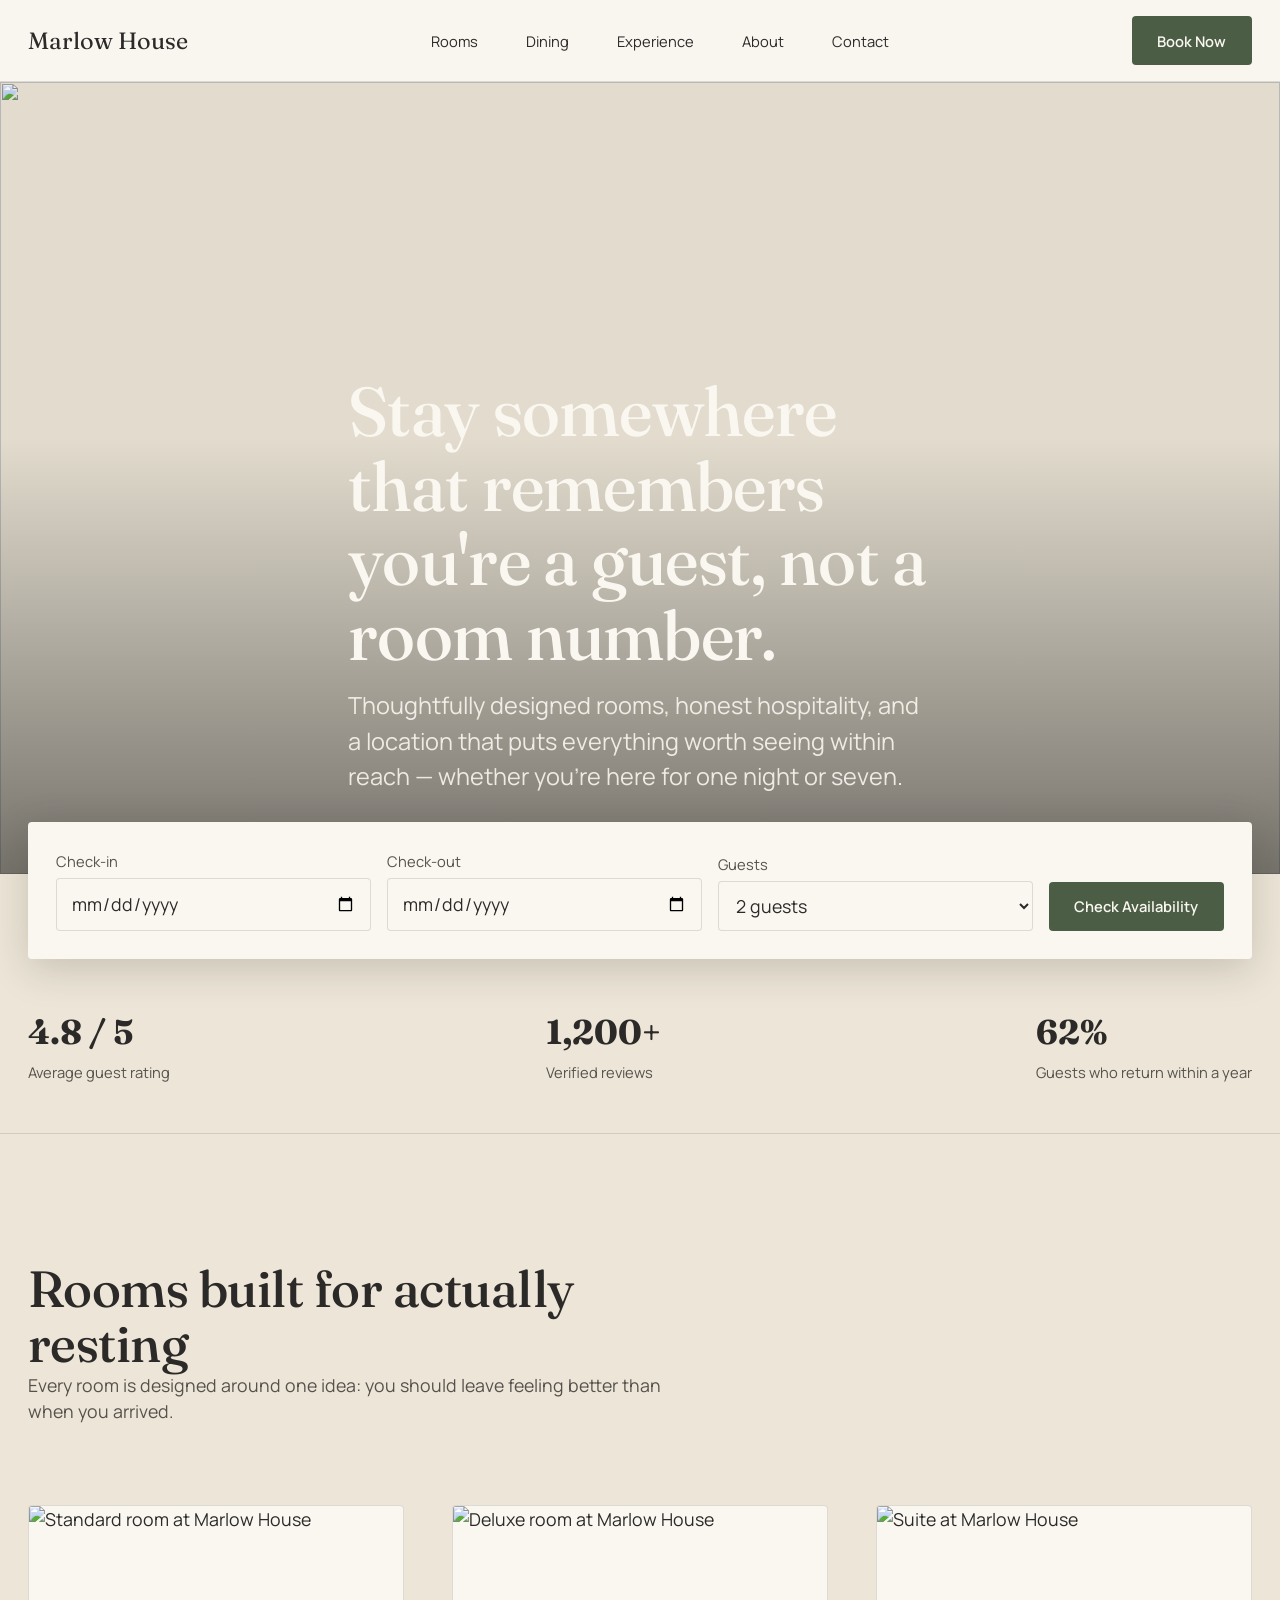
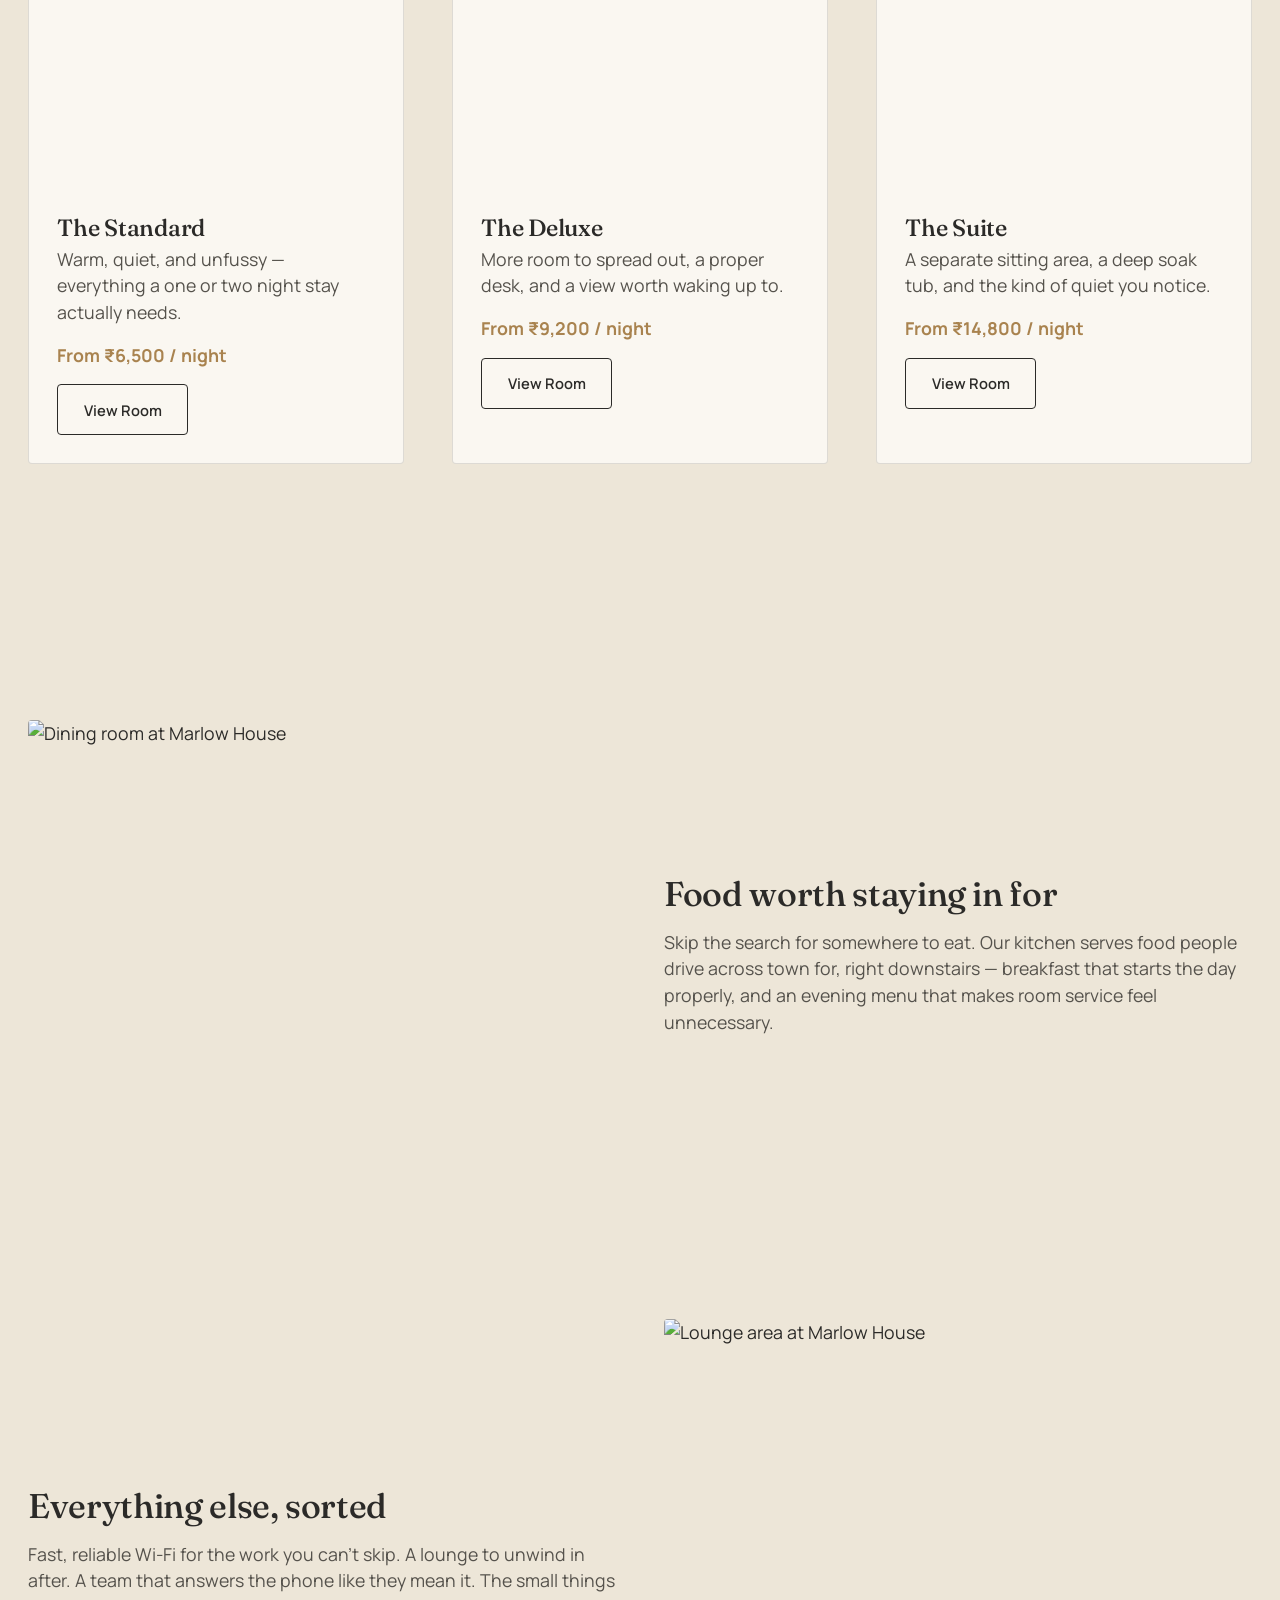
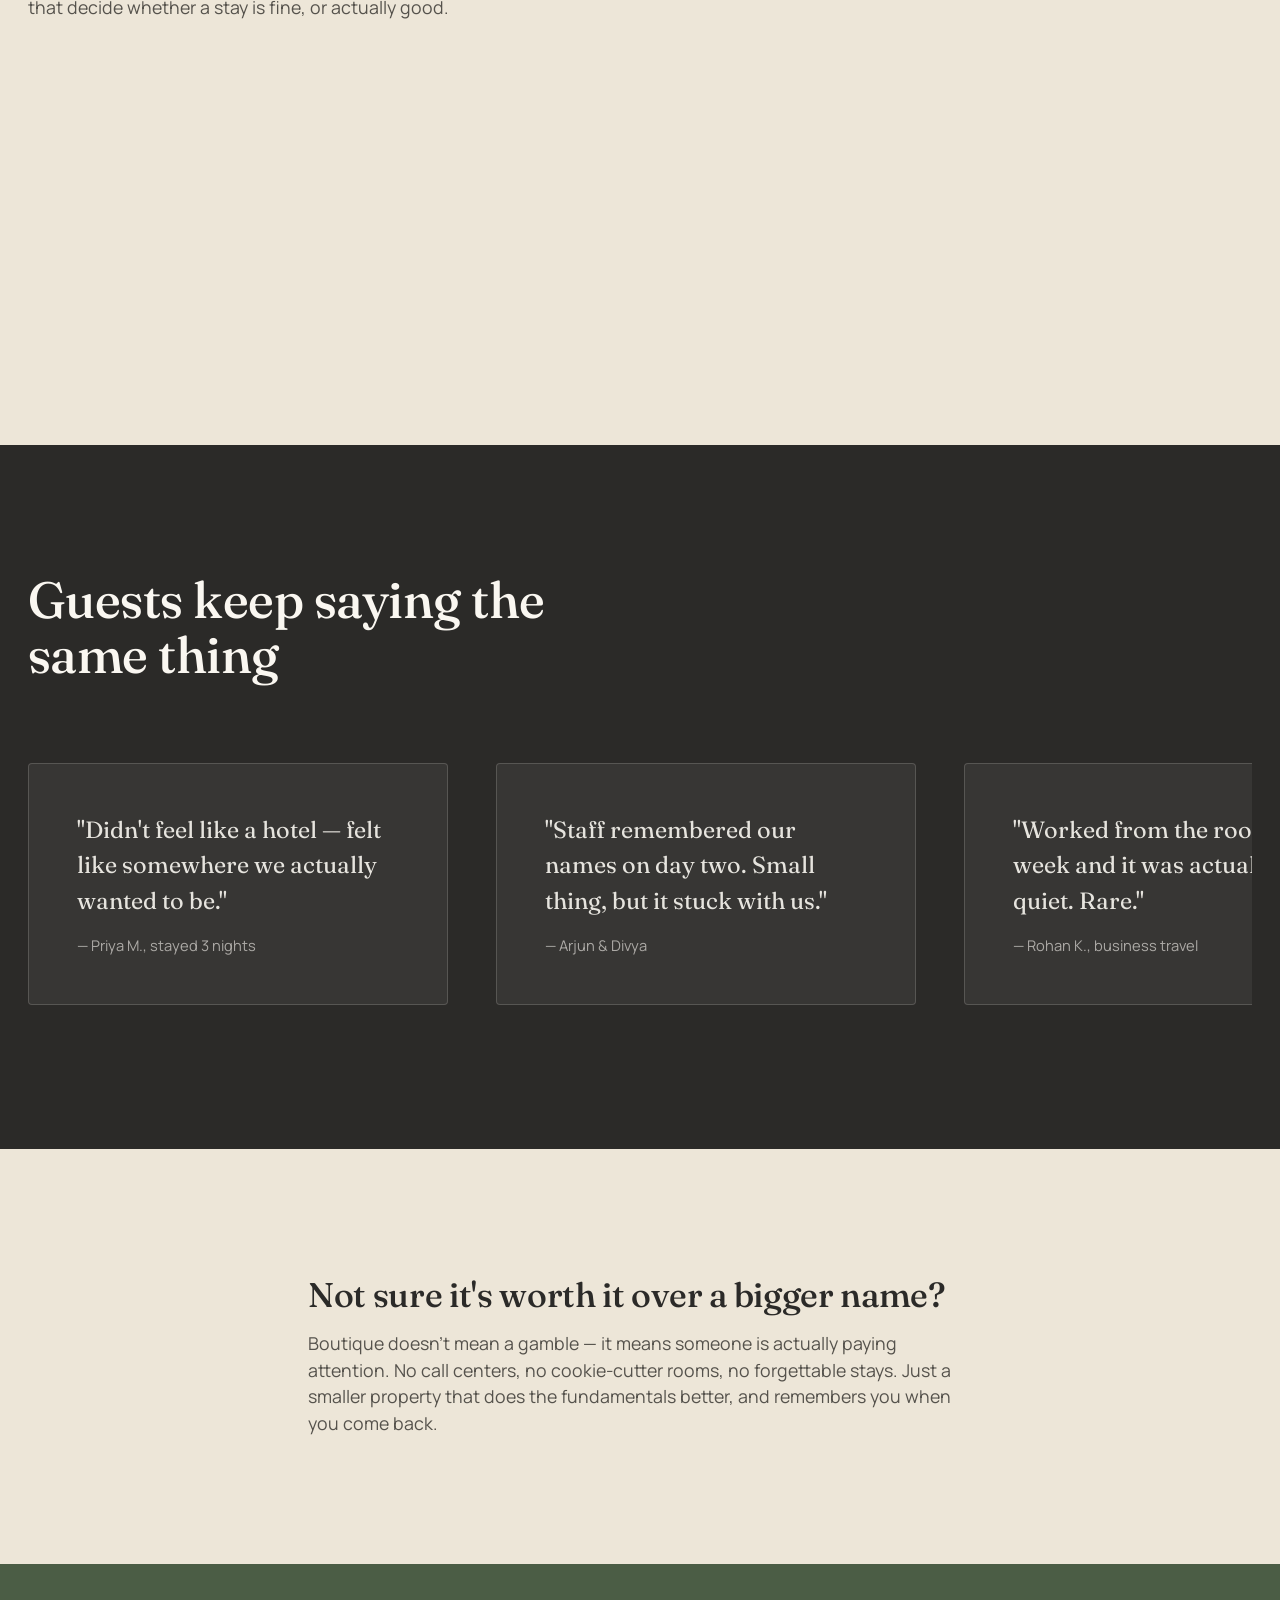
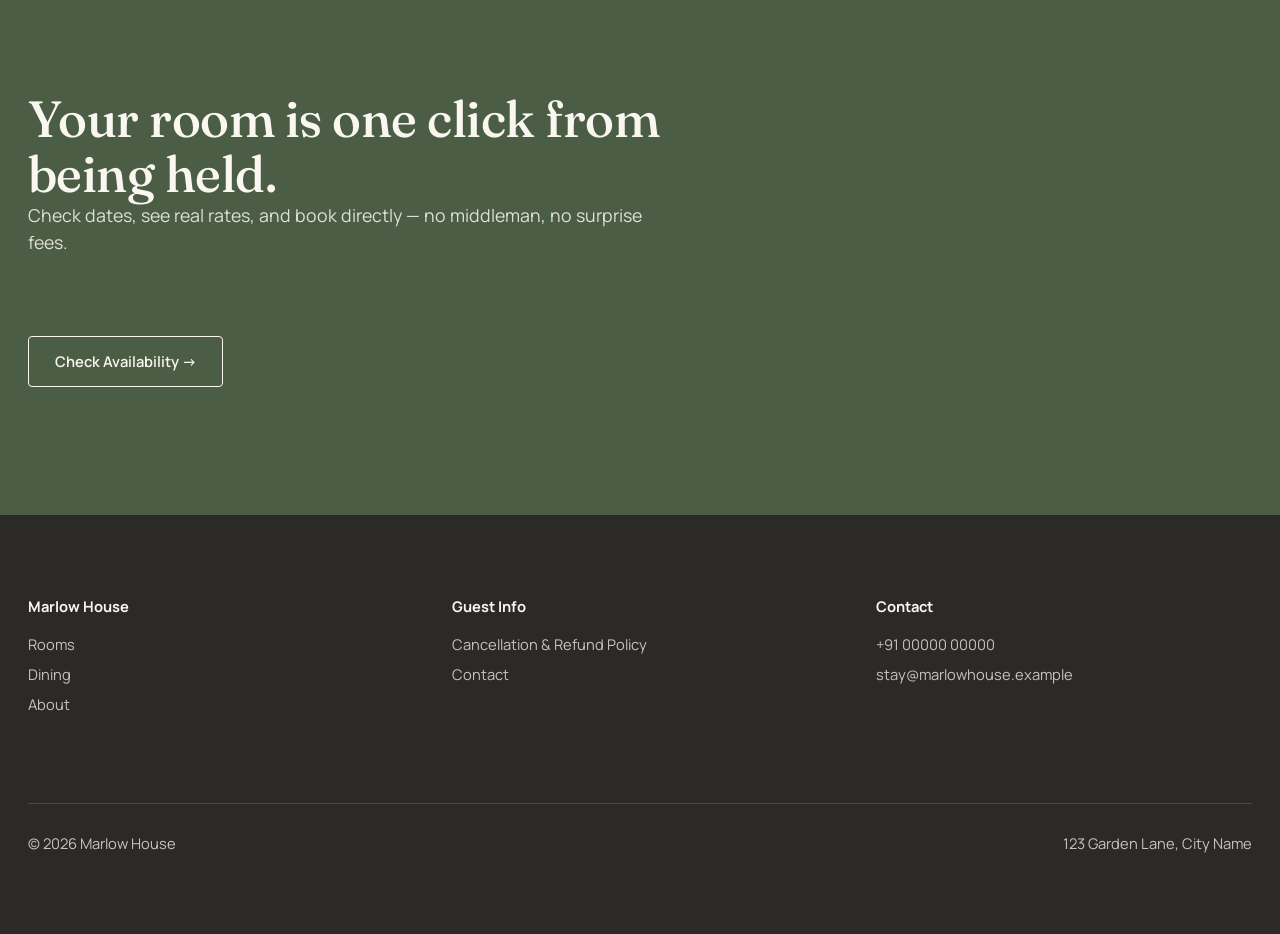
==== hotel-site/index.html @ 2ec58c0a "Add files via upload" ====
<!DOCTYPE html>
<html lang="en">
<head>
<meta charset="UTF-8" />
<meta name="viewport" content="width=device-width, initial-scale=1.0" />
<title>Marlow House — A Boutique Hotel That Remembers You</title>
<meta name="description" content="Marlow House is a boutique hotel offering thoughtfully designed rooms, dining worth staying in for, and hospitality that feels personal. Check availability and book direct." />

<!-- Fonts -->
<link rel="preconnect" href="https://fonts.googleapis.com">
<link href="https://fonts.googleapis.com/css2?family=Fraunces:opsz,wght@9..144,400;9..144,500;9..144,600&family=Manrope:wght@400;500;600;700&display=swap" rel="stylesheet">

<link rel="stylesheet" href="css/reset.css">
<link rel="stylesheet" href="css/variables.css">
<link rel="stylesheet" href="css/main.css">

<!--
  Firebase SDK (add before js/booking.js, once you have a project config):
  <script src="https://www.gstatic.com/firebasejs/10.12.0/firebase-app-compat.js"></script>
  <script src="https://www.gstatic.com/firebasejs/10.12.0/firebase-auth-compat.js"></script>
  <script src="https://www.gstatic.com/firebasejs/10.12.0/firebase-firestore-compat.js"></script>
-->
</head>
<body>

<header class="site-header">
  <div class="wrap">
    <a href="index.html" class="wordmark">Marlow House</a>
    <nav class="main-nav" aria-label="Primary">
      <a href="rooms.html">Rooms</a>
      <a href="index.html#dining">Dining</a>
      <a href="index.html#experience">Experience</a>
      <a href="index.html#about">About</a>
      <a href="index.html#contact">Contact</a>
    </nav>
    <div class="header-actions">
      <button class="btn btn-primary" data-open-booking>Book Now</button>
      <button class="hamburger" aria-label="Open menu" aria-expanded="false">☰</button>
    </div>
  </div>
</header>

<section class="hero">
  <div class="hero-media">
    <img src="https://images.unsplash.com/photo-1566073771259-6a8506099945?auto=format&fit=crop&w=1600&q=80" alt="" />
  </div>
  <div class="wrap hero-content">
    <h1>Stay somewhere that remembers you're a guest, not a room number.</h1>
    <p class="subline">Thoughtfully designed rooms, honest hospitality, and a location that puts everything worth seeing within reach — whether you're here for one night or seven.</p>
  </div>
</section>

<div class="wrap availability">
  <form id="availability-form">
    <div class="field">
      <label for="checkin">Check-in</label>
      <input type="date" id="checkin" name="checkin" required>
    </div>
    <div class="field">
      <label for="checkout">Check-out</label>
      <input type="date" id="checkout" name="checkout" required>
    </div>
    <div class="field">
      <label for="guests">Guests</label>
      <select id="guests" name="guests">
        <option>1 guest</option>
        <option selected>2 guests</option>
        <option>3 guests</option>
        <option>4+ guests</option>
      </select>
    </div>
    <button type="button" class="btn btn-primary" data-open-booking>Check Availability</button>
  </form>
</div>

<div class="wrap trust-bar">
  <div class="stat"><strong>4.8 / 5</strong><span>Average guest rating</span></div>
  <div class="stat"><strong>1,200+</strong><span>Verified reviews</span></div>
  <div class="stat"><strong>62%</strong><span>Guests who return within a year</span></div>
</div>

<section class="section" id="rooms">
  <div class="wrap">
    <div class="section-head reveal">
      <h2>Rooms built for actually resting</h2>
      <p>Every room is designed around one idea: you should leave feeling better than when you arrived.</p>
    </div>
    <div class="room-grid">
      <article class="room-card reveal">
        <div class="room-media"><img src="https://images.unsplash.com/photo-1611892440504-42a792e24d32?auto=format&fit=crop&w=800&q=80" alt="Standard room at Marlow House"></div>
        <div class="room-body">
          <h3>The Standard</h3>
          <p>Warm, quiet, and unfussy — everything a one or two night stay actually needs.</p>
          <span class="price">From ₹6,500 / night</span>
          <a href="rooms.html" class="btn btn-ghost">View Room</a>
        </div>
      </article>
      <article class="room-card reveal">
        <div class="room-media"><img src="https://images.unsplash.com/photo-1590490360182-c33d57733427?auto=format&fit=crop&w=800&q=80" alt="Deluxe room at Marlow House"></div>
        <div class="room-body">
          <h3>The Deluxe</h3>
          <p>More room to spread out, a proper desk, and a view worth waking up to.</p>
          <span class="price">From ₹9,200 / night</span>
          <a href="rooms.html" class="btn btn-ghost">View Room</a>
        </div>
      </article>
      <article class="room-card reveal">
        <div class="room-media"><img src="https://images.unsplash.com/photo-1591088398332-8a7791972843?auto=format&fit=crop&w=800&q=80" alt="Suite at Marlow House"></div>
        <div class="room-body">
          <h3>The Suite</h3>
          <p>A separate sitting area, a deep soak tub, and the kind of quiet you notice.</p>
          <span class="price">From ₹14,800 / night</span>
          <a href="rooms.html" class="btn btn-ghost">View Room</a>
        </div>
      </article>
    </div>
  </div>
</section>

<section class="section" id="dining">
  <div class="wrap">
    <div class="benefit-row reveal">
      <div class="benefit-media"><img src="https://images.unsplash.com/photo-1414235077428-338989a2e8c0?auto=format&fit=crop&w=900&q=80" alt="Dining room at Marlow House"></div>
      <div class="benefit-text">
        <h3>Food worth staying in for</h3>
        <p>Skip the search for somewhere to eat. Our kitchen serves food people drive across town for, right downstairs — breakfast that starts the day properly, and an evening menu that makes room service feel unnecessary.</p>
      </div>
    </div>
    <div class="benefit-row flip reveal" id="experience">
      <div class="benefit-media"><img src="https://images.unsplash.com/photo-1540541338287-41700207dee6?auto=format&fit=crop&w=900&q=80" alt="Lounge area at Marlow House"></div>
      <div class="benefit-text">
        <h3>Everything else, sorted</h3>
        <p>Fast, reliable Wi-Fi for the work you can't skip. A lounge to unwind in after. A team that answers the phone like they mean it. The small things that decide whether a stay is fine, or actually good.</p>
      </div>
    </div>
  </div>
</section>

<section class="section proof-section">
  <div class="wrap">
    <div class="section-head reveal">
      <h2>Guests keep saying the same thing</h2>
    </div>
    <div class="testimonial-track">
      <div class="testimonial reveal">
        <p>"Didn't feel like a hotel — felt like somewhere we actually wanted to be."</p>
        <cite>— Priya M., stayed 3 nights</cite>
      </div>
      <div class="testimonial reveal">
        <p>"Staff remembered our names on day two. Small thing, but it stuck with us."</p>
        <cite>— Arjun & Divya</cite>
      </div>
      <div class="testimonial reveal">
        <p>"Worked from the room all week and it was actually quiet. Rare."</p>
        <cite>— Rohan K., business travel</cite>
      </div>
    </div>
  </div>
</section>

<section class="section" id="about">
  <div class="wrap objection reveal">
    <h2>Not sure it's worth it over a bigger name?</h2>
    <p>Boutique doesn't mean a gamble — it means someone is actually paying attention. No call centers, no cookie-cutter rooms, no forgettable stays. Just a smaller property that does the fundamentals better, and remembers you when you come back.</p>
  </div>
</section>

<section class="cta-band" id="contact">
  <div class="wrap">
    <div class="section-head reveal">
      <h2>Your room is one click from being held.</h2>
      <p style="color:rgba(250,247,241,0.85)">Check dates, see real rates, and book directly — no middleman, no surprise fees.</p>
    </div>
    <button class="btn btn-ghost" style="color:var(--warm-white);border-color:var(--warm-white)" data-open-booking>Check Availability →</button>
  </div>
</section>

<footer class="site-footer">
  <div class="wrap">
    <div class="footer-grid">
      <div>
        <h4>Marlow House</h4>
        <a href="rooms.html">Rooms</a>
        <a href="index.html#dining">Dining</a>
        <a href="index.html#about">About</a>
      </div>
      <div>
        <h4>Guest Info</h4>
        <a href="cancellation-policy.html">Cancellation & Refund Policy</a>
        <a href="index.html#contact">Contact</a>
      </div>
      <div>
        <h4>Contact</h4>
        <a href="tel:+910000000000">+91 00000 00000</a>
        <a href="mailto:stay@marlowhouse.example">stay@marlowhouse.example</a>
      </div>
    </div>
    <div class="footer-bottom">
      <span>© 2026 Marlow House</span>
      <span>123 Garden Lane, City Name</span>
    </div>
  </div>
</footer>

<!-- Booking Modal -->
<div class="modal-overlay">
  <div class="modal">
    <button class="modal-close" aria-label="Close">×</button>

    <div class="modal-step active" data-step="details">
      <h2>Your details</h2>
      <p class="step-label">Step 1 of 3 — Guest information</p>
      <form id="booking-details-form">
        <div class="field"><label for="name">Full name</label><input type="text" id="name" name="name" required></div>
        <div class="field"><label for="phone">Phone number</label><input type="tel" id="phone" name="phone" required></div>
        <div class="field"><label for="email">Email</label><input type="email" id="email" name="email" required></div>
        <button type="submit" class="btn btn-primary">Continue</button>
      </form>
    </div>

    <div class="modal-step" data-step="account">
      <h2>Create your account</h2>
      <p class="step-label">Step 2 of 3 — Needed to manage or cancel this booking later</p>
      <form id="booking-account-form">
        <div class="field"><label for="account-email">Email</label><input type="email" id="account-email" name="email" required></div>
        <div class="field"><label for="account-password">Password</label><input type="password" id="account-password" name="password" minlength="8" required></div>
        <p class="form-error">Password must be at least 8 characters.</p>
        <button type="submit" class="btn btn-primary">Create Account & Continue</button>
      </form>
    </div>

    <div class="modal-step" data-step="payment">
      <h2>Payment</h2>
      <p class="step-label">Step 3 of 3 — Secure checkout</p>
      <p>Connect your payment gateway here (Razorpay, Stripe, etc.). By confirming, you agree to our <a href="cancellation-policy.html" style="text-decoration:underline">Cancellation & Refund Policy</a>.</p>
      <button id="confirm-payment" class="btn btn-primary">Confirm & Pay</button>
    </div>

    <div class="modal-step" data-step="confirmation">
      <h2>You're booked</h2>
      <p>A confirmation has been sent to your email, including your cancellation window. You can manage this booking anytime from your account.</p>
    </div>
  </div>
</div>

<script src="js/nav.js"></script>
<script src="js/scroll-reveal.js"></script>
<script src="js/booking.js"></script>
</body>
</html>
---- hotel-site/css/variables.css ----
:root {
  /* Color */
  --ink: #2B2A28;
  --ink-soft: #55524C;
  --parchment: #EDE6D8;
  --warm-white: #FAF7F1;
  --moss: #4B5D45;
  --moss-dark: #384433;
  --brass: #A9834F;
  --line: rgba(43, 42, 40, 0.14);
  --overlay: rgba(20, 20, 18, 0.38);

  /* Type */
  --font-display: "Fraunces", Georgia, serif;
  --font-body: "Manrope", -apple-system, BlinkMacSystemFont, sans-serif;

  --step--1: clamp(0.83rem, 0.8rem + 0.15vw, 0.95rem);
  --step-0: clamp(1rem, 0.95rem + 0.2vw, 1.125rem);
  --step-1: clamp(1.25rem, 1.15rem + 0.4vw, 1.5rem);
  --step-2: clamp(1.7rem, 1.5rem + 0.8vw, 2.25rem);
  --step-3: clamp(2.3rem, 1.9rem + 1.6vw, 3.4rem);
  --step-4: clamp(3rem, 2.4rem + 2.4vw, 4.6rem);

  /* Spacing */
  --space-xs: 0.5rem;
  --space-sm: 1rem;
  --space-md: 1.75rem;
  --space-lg: 3rem;
  --space-xl: 5rem;
  --space-2xl: 8rem;

  --radius: 4px;
  --max-width: 1280px;
  --ease: cubic-bezier(0.22, 1, 0.36, 1);
}

@media (prefers-color-scheme: dark) {
  /* Intentionally not switching to dark mode automatically —
     the boutique warmth palette is the brand, not a light theme default. */
}
---- hotel-site/css/main.css ----
body {
  font-family: var(--font-body);
  color: var(--ink);
  background: var(--parchment);
  font-size: var(--step-0);
}

.wrap {
  max-width: var(--max-width);
  margin-inline: auto;
  padding-inline: var(--space-md);
}

h1, h2, h3 {
  font-family: var(--font-display);
  font-weight: 500;
  line-height: 1.08;
  letter-spacing: -0.01em;
}

p { max-width: 62ch; color: var(--ink-soft); }

.btn {
  display: inline-flex;
  align-items: center;
  gap: 0.5rem;
  padding: 0.85rem 1.6rem;
  border-radius: var(--radius);
  font-weight: 600;
  font-size: var(--step--1);
  transition: transform 180ms var(--ease), background 180ms var(--ease);
}
.btn-primary {
  background: var(--moss);
  color: var(--warm-white);
}
.btn-primary:hover { background: var(--moss-dark); transform: translateY(-2px); }
.btn-ghost {
  border: 1px solid var(--ink);
  color: var(--ink);
}
.btn-ghost:hover { transform: translateY(-2px); }

/* ---------- Header ---------- */
.site-header {
  position: sticky;
  top: 0;
  z-index: 50;
  background: rgba(250, 247, 241, 0.92);
  backdrop-filter: blur(8px);
  border-bottom: 1px solid var(--line);
}
.site-header .wrap {
  display: flex;
  align-items: center;
  justify-content: space-between;
  padding-block: var(--space-sm);
}
.wordmark {
  font-family: var(--font-display);
  font-size: var(--step-1);
}
.main-nav {
  display: none;
  gap: var(--space-lg);
}
.main-nav a {
  position: relative;
  font-size: var(--step--1);
}
.main-nav a::after {
  content: "";
  position: absolute;
  left: 0; bottom: -4px;
  width: 0%;
  height: 1px;
  background: var(--ink);
  transition: width 220ms var(--ease);
}
.main-nav a:hover::after { width: 100%; }

.header-actions { display: flex; align-items: center; gap: var(--space-sm); }
.hamburger { display: block; font-size: var(--step-1); }

@media (min-width: 900px) {
  .main-nav { display: flex; }
  .hamburger { display: none; }
}

/* ---------- Hero ---------- */
.hero {
  position: relative;
  min-height: 88vh;
  display: flex;
  align-items: flex-end;
  overflow: hidden;
}
.hero-media {
  position: absolute;
  inset: 0;
  z-index: 0;
}
.hero-media img {
  width: 100%; height: 100%;
  object-fit: cover;
  animation: kenburns 24s ease-in-out infinite alternate;
}
.hero::after {
  content: "";
  position: absolute;
  inset: 0;
  background: linear-gradient(0deg, rgba(20,20,18,0.55) 0%, rgba(20,20,18,0.05) 55%);
  z-index: 1;
}
@keyframes kenburns {
  from { transform: scale(1); }
  to { transform: scale(1.08); }
}
.hero-content {
  position: relative;
  z-index: 2;
  color: var(--warm-white);
  padding-bottom: var(--space-xl);
  max-width: 640px;
}
.hero-content h1 {
  font-size: var(--step-4);
  color: var(--warm-white);
}
.hero-content .subline {
  color: rgba(250,247,241,0.88);
  margin-top: var(--space-sm);
  font-size: var(--step-1);
  max-width: 46ch;
}
.hero-content .btn { margin-top: var(--space-lg); }

/* ---------- Availability widget ---------- */
.availability {
  position: relative;
  z-index: 3;
  margin-top: -3.25rem;
}
.availability form {
  background: var(--warm-white);
  border-radius: var(--radius);
  box-shadow: 0 10px 40px rgba(20,20,18,0.18);
  padding: var(--space-md);
  display: grid;
  gap: var(--space-sm);
}
@media (min-width: 800px) {
  .availability form {
    grid-template-columns: 1fr 1fr 1fr auto;
    align-items: end;
  }
}
.field { display: flex; flex-direction: column; gap: 0.35rem; }
.field label { font-size: var(--step--1); color: var(--ink-soft); }
.field input, .field select {
  border: 1px solid var(--line);
  border-radius: var(--radius);
  padding: 0.7rem 0.85rem;
  background: var(--warm-white);
}
.availability .btn-primary { width: 100%; justify-content: center; }
.availability.glow { animation: glow 1.5s var(--ease) 1.4s 1; }
@keyframes glow {
  0% { box-shadow: 0 10px 40px rgba(75,93,69,0); }
  50% { box-shadow: 0 10px 50px rgba(75,93,69,0.35); }
  100% { box-shadow: 0 10px 40px rgba(75,93,69,0); }
}

/* ---------- Trust bar ---------- */
.trust-bar {
  padding-block: var(--space-lg);
  display: flex;
  flex-wrap: wrap;
  gap: var(--space-lg);
  align-items: center;
  justify-content: space-between;
  border-bottom: 1px solid var(--line);
}
.trust-bar .stat strong { font-family: var(--font-display); font-size: var(--step-2); display: block; }
.trust-bar .stat span { color: var(--ink-soft); font-size: var(--step--1); }

/* ---------- Section shell ---------- */
.section { padding-block: var(--space-2xl); }
.section-head { max-width: 640px; margin-bottom: var(--space-xl); }
.section-head h2 { font-size: var(--step-3); }

.reveal {
  opacity: 0;
  transform: translateY(20px);
  transition: opacity 600ms var(--ease), transform 600ms var(--ease);
}
.reveal.is-visible { opacity: 1; transform: translateY(0); }

/* ---------- Room cards ---------- */
.room-grid {
  display: grid;
  gap: var(--space-lg);
  grid-template-columns: repeat(auto-fit, minmax(280px, 1fr));
}
.room-card {
  background: var(--warm-white);
  border-radius: var(--radius);
  overflow: hidden;
  border: 1px solid var(--line);
}
.room-card .room-media { overflow: hidden; aspect-ratio: 4/3; }
.room-card img { width: 100%; height: 100%; object-fit: cover; transition: transform 400ms var(--ease); }
.room-card:hover img { transform: scale(1.04); }
.room-card .room-body { padding: var(--space-md); }
.room-card h3 { font-size: var(--step-1); margin-bottom: 0.35rem; }
.room-card .price { color: var(--brass); font-weight: 700; margin-top: var(--space-sm); display: block; }
.room-card .btn { margin-top: var(--space-sm); }

/* ---------- Editorial benefit rows ---------- */
.benefit-row {
  display: grid;
  gap: var(--space-lg);
  align-items: center;
  margin-bottom: var(--space-2xl);
}
@media (min-width: 860px) {
  .benefit-row { grid-template-columns: 1fr 1fr; }
  .benefit-row.flip .benefit-media { order: 2; }
}
.benefit-media { aspect-ratio: 5/4; overflow: hidden; border-radius: var(--radius); }
.benefit-media img { width: 100%; height: 100%; object-fit: cover; }
.benefit-text h3 { font-size: var(--step-2); margin-bottom: var(--space-sm); }

/* ---------- Proof ---------- */
.proof-section { background: var(--ink); color: var(--warm-white); }
.proof-section .section-head h2 { color: var(--warm-white); }
.testimonial-track {
  display: flex;
  gap: var(--space-lg);
  overflow-x: auto;
  scroll-snap-type: x mandatory;
  padding-bottom: var(--space-sm);
}
.testimonial {
  scroll-snap-align: start;
  flex: 0 0 min(420px, 85vw);
  background: rgba(250,247,241,0.06);
  border: 1px solid rgba(250,247,241,0.16);
  border-radius: var(--radius);
  padding: var(--space-lg);
}
.testimonial p { color: rgba(250,247,241,0.9); font-family: var(--font-display); font-size: var(--step-1); }
.testimonial cite { display: block; margin-top: var(--space-sm); color: rgba(250,247,241,0.6); font-style: normal; font-size: var(--step--1); }

/* ---------- Objection ---------- */
.objection { max-width: 720px; }
.objection h2 { font-size: var(--step-2); margin-bottom: var(--space-sm); }

/* ---------- CTA band ---------- */
.cta-band {
  background: var(--moss);
  color: var(--warm-white);
  padding-block: var(--space-2xl);
}
.cta-band .section-head h2 { color: var(--warm-white); }
.cta-band .availability form { box-shadow: none; }

/* ---------- Footer ---------- */
.site-footer {
  background: var(--ink);
  color: rgba(250,247,241,0.75);
  padding-block: var(--space-xl);
}
.footer-grid {
  display: grid;
  gap: var(--space-lg);
  grid-template-columns: repeat(auto-fit, minmax(180px, 1fr));
}
.footer-grid h4 { color: var(--warm-white); font-family: var(--font-body); font-size: var(--step--1); margin-bottom: var(--space-sm); }
.footer-grid a { display: block; margin-bottom: 0.5rem; font-size: var(--step--1); }
.footer-bottom {
  margin-top: var(--space-xl);
  padding-top: var(--space-md);
  border-top: 1px solid rgba(250,247,241,0.15);
  font-size: var(--step--1);
  display: flex;
  justify-content: space-between;
  flex-wrap: wrap;
  gap: var(--space-sm);
}

/* ---------- Booking modal ---------- */
.modal-overlay {
  position: fixed; inset: 0;
  background: var(--overlay);
  display: none;
  align-items: center;
  justify-content: center;
  padding: var(--space-md);
  z-index: 100;
}
.modal-overlay.open { display: flex; }
.modal {
  background: var(--warm-white);
  border-radius: var(--radius);
  max-width: 480px;
  width: 100%;
  max-height: 90vh;
  overflow-y: auto;
  padding: var(--space-lg);
  position: relative;
}
.modal-close {
  position: absolute; top: var(--space-sm); right: var(--space-sm);
  font-size: var(--step-1);
}
.modal h2 { font-size: var(--step-2); margin-bottom: var(--space-xs); }
.modal .step-label { color: var(--ink-soft); font-size: var(--step--1); margin-bottom: var(--space-md); }
.modal .field { margin-bottom: var(--space-sm); }
.modal .btn-primary { width: 100%; justify-content: center; margin-top: var(--space-sm); }
.modal .switch-step { text-align: center; margin-top: var(--space-md); font-size: var(--step--1); color: var(--ink-soft); }
.modal .switch-step button { color: var(--moss); font-weight: 600; text-decoration: underline; }
.modal-step { display: none; }
.modal-step.active { display: block; }
.form-error { color: #A03B3B; font-size: var(--step--1); margin-top: 0.35rem; display: none; }
.form-error.show { display: block; }

/* ---------- Policy page ---------- */
.policy-content h2 { font-size: var(--step-2); margin-top: var(--space-xl); margin-bottom: var(--space-sm); }
.policy-content ul { margin-left: 1.2rem; list-style: disc; color: var(--ink-soft); }
.policy-content li { margin-bottom: 0.5rem; }
.policy-table { width: 100%; border-collapse: collapse; margin-top: var(--space-sm); }
.policy-table th, .policy-table td { text-align: left; padding: 0.75rem; border-bottom: 1px solid var(--line); }

/* ---------- My bookings ---------- */
.booking-row {
  display: flex; justify-content: space-between; align-items: center;
  padding: var(--space-md); background: var(--warm-white);
  border: 1px solid var(--line); border-radius: var(--radius);
  margin-bottom: var(--space-sm); gap: var(--space-md); flex-wrap: wrap;
}
.status-pill {
  font-size: var(--step--1); padding: 0.2rem 0.7rem; border-radius: 999px;
  background: rgba(75,93,69,0.12); color: var(--moss-dark);
}
.status-pill.cancelled { background: rgba(160,59,59,0.12); color: #A03B3B; }
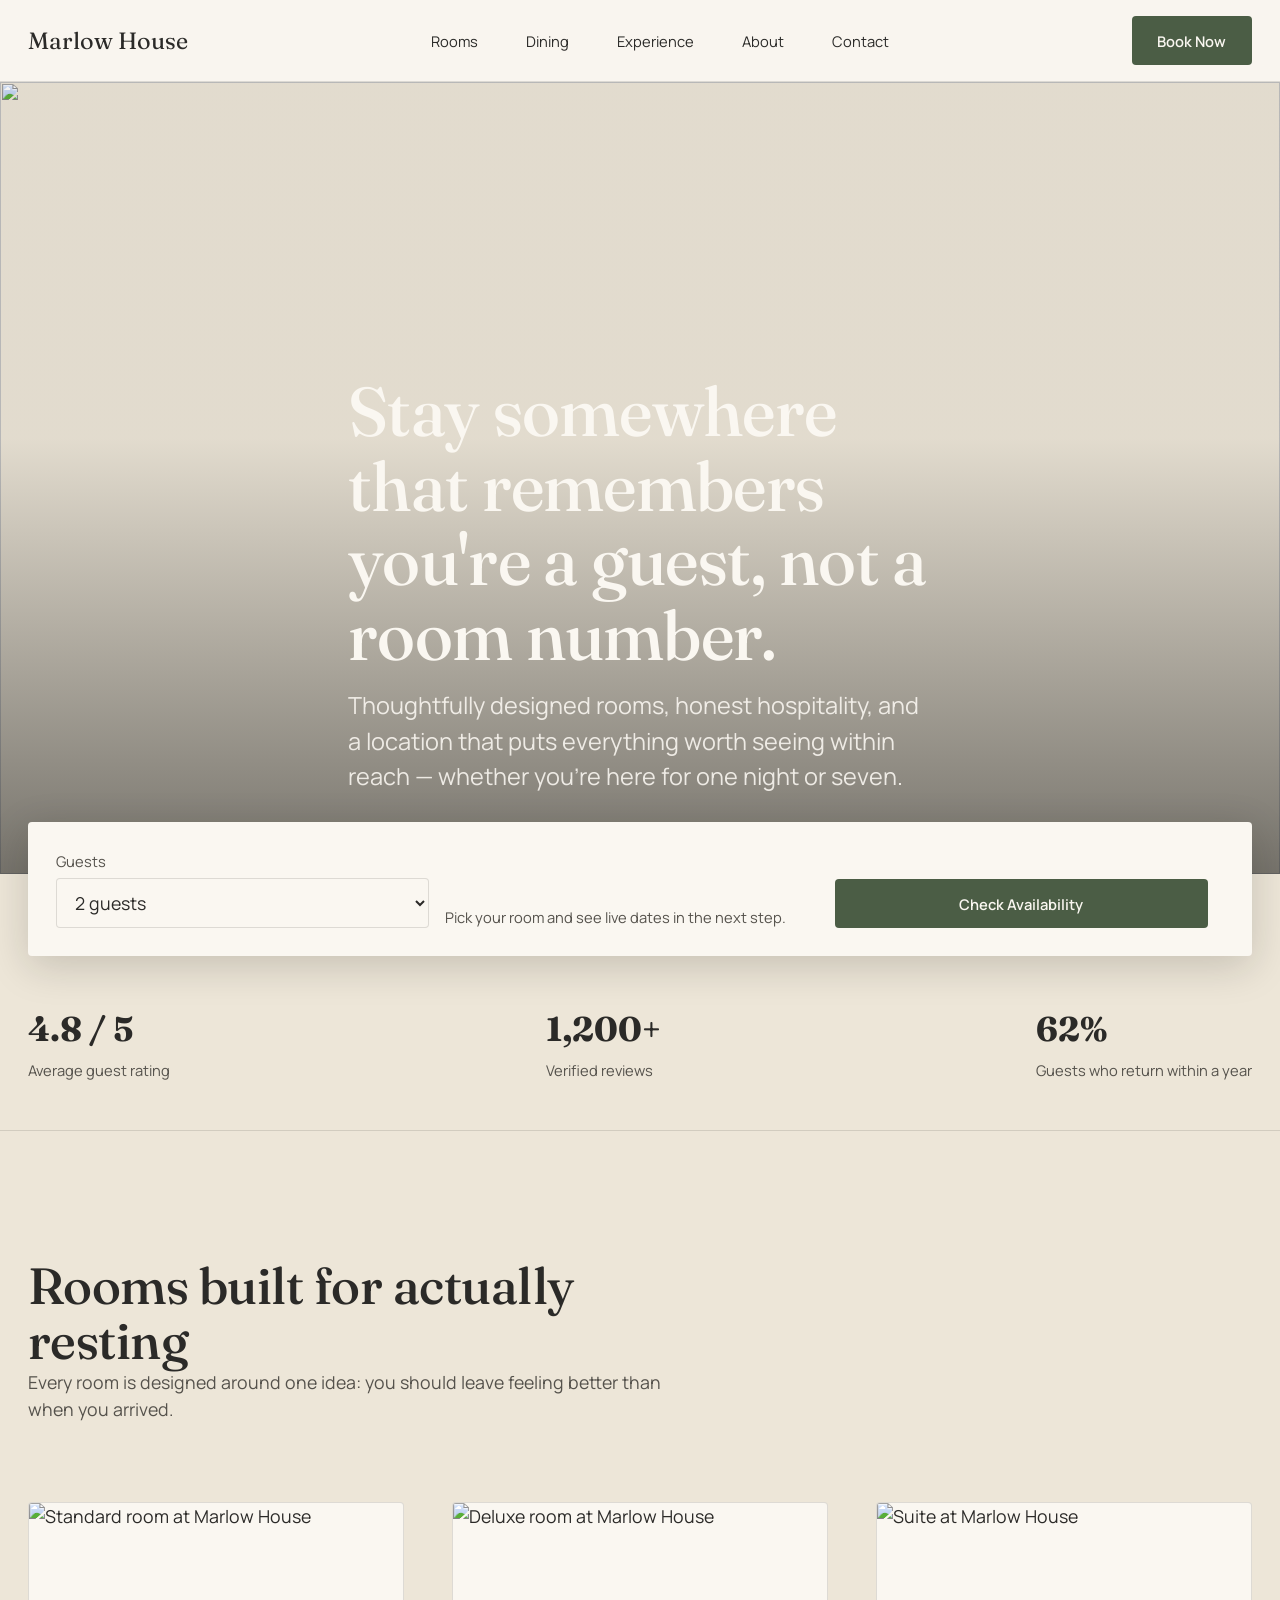
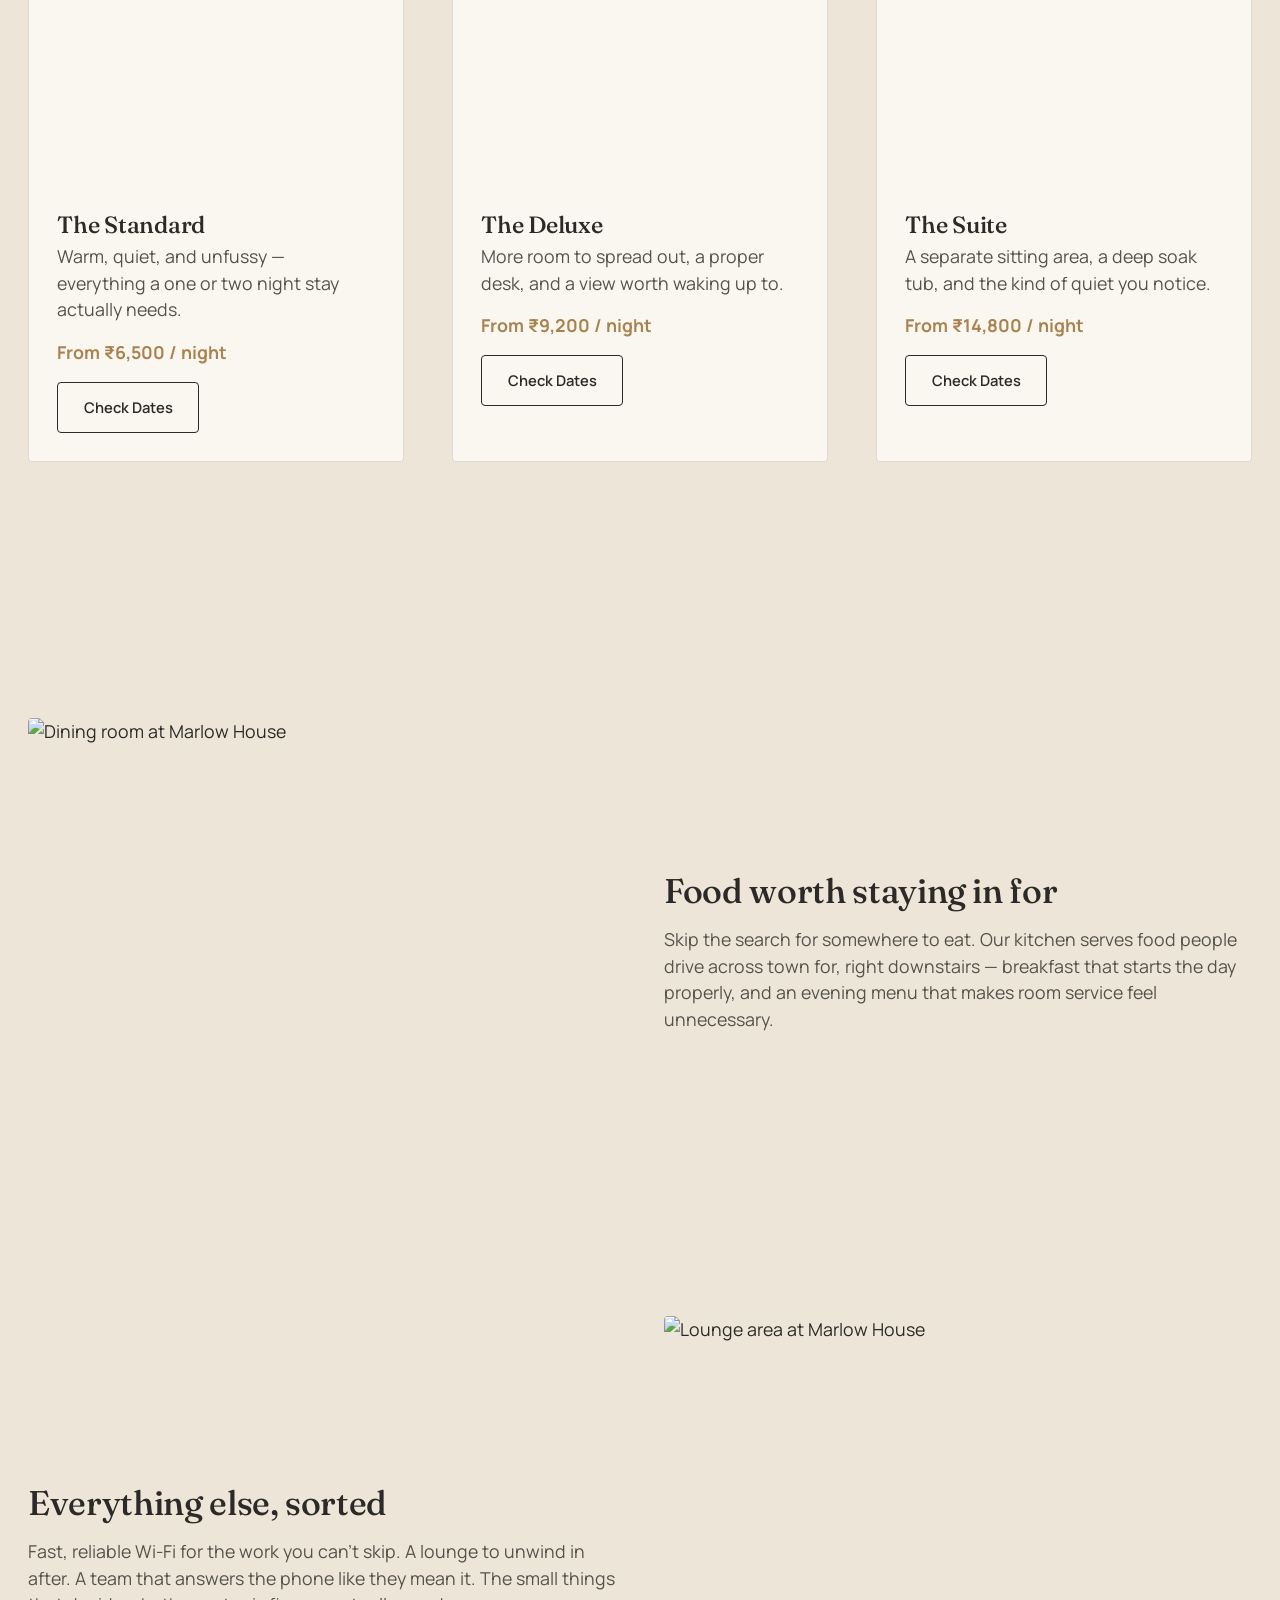
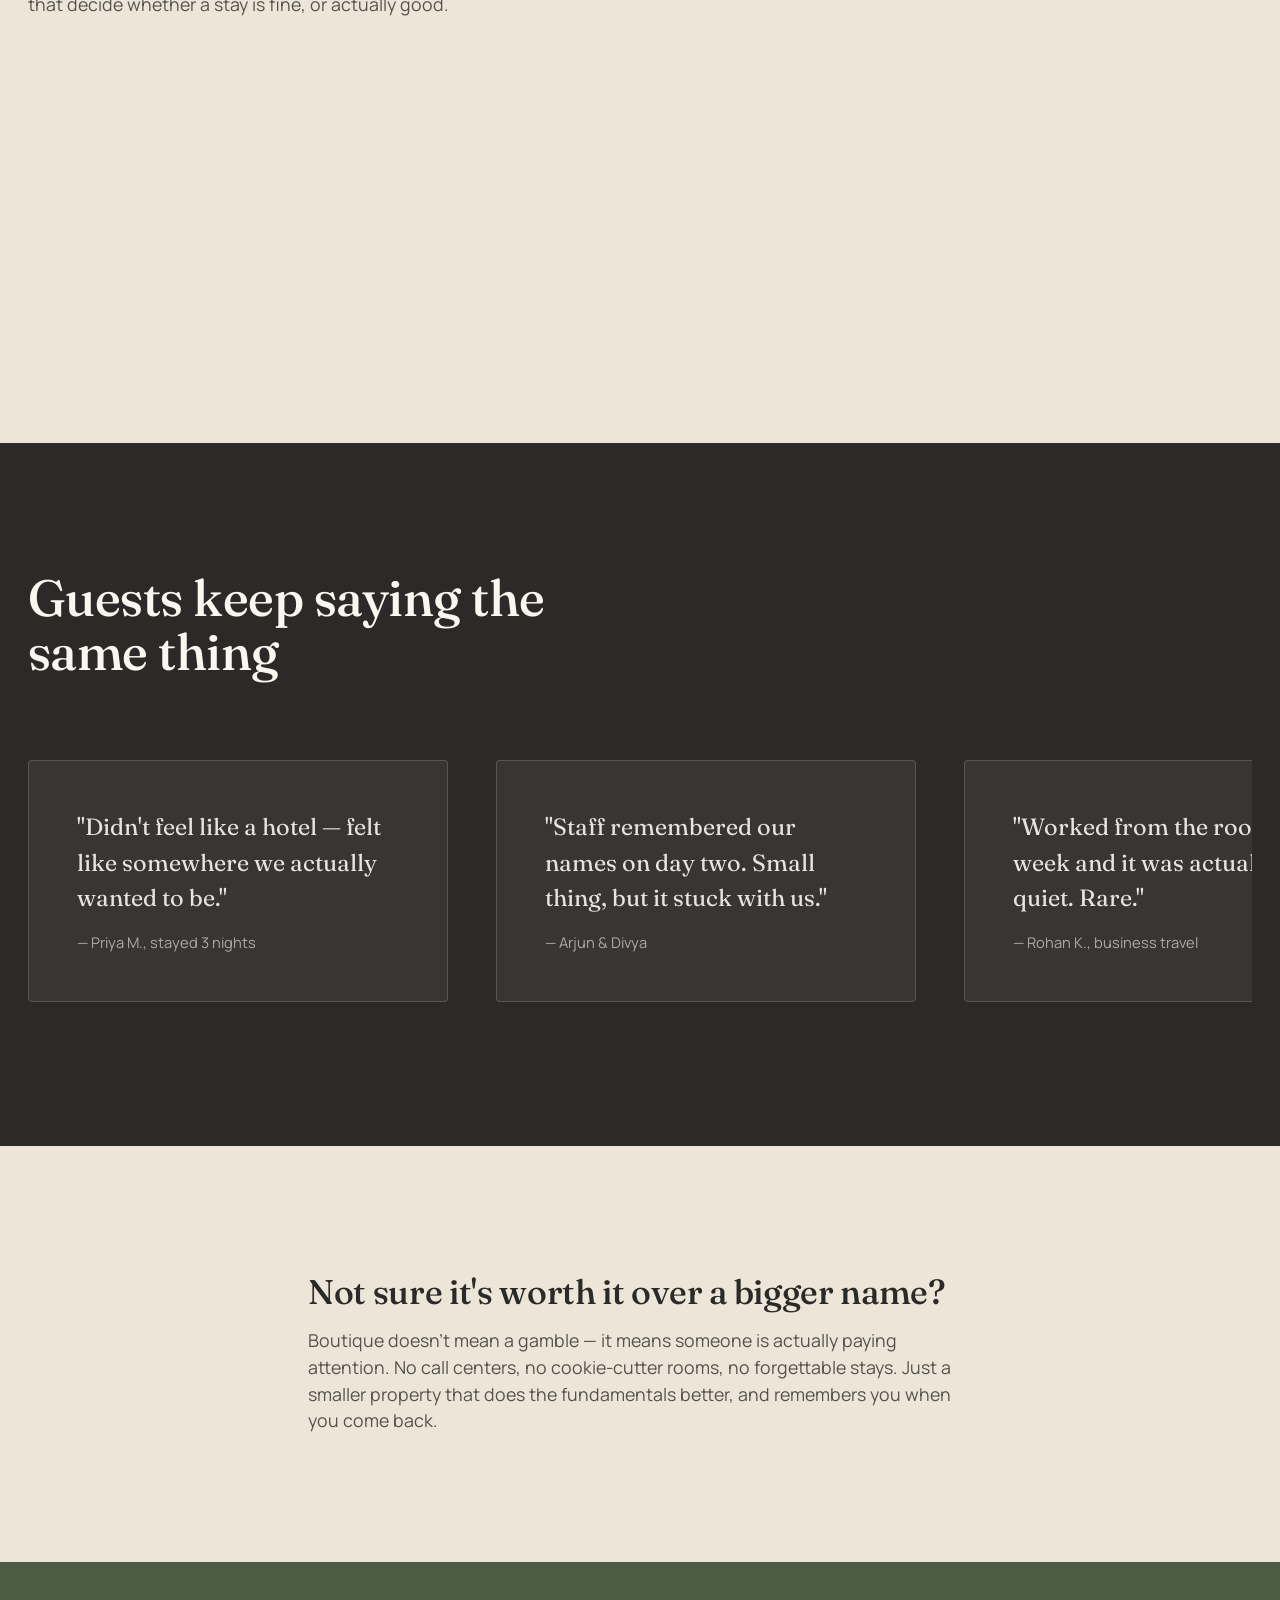
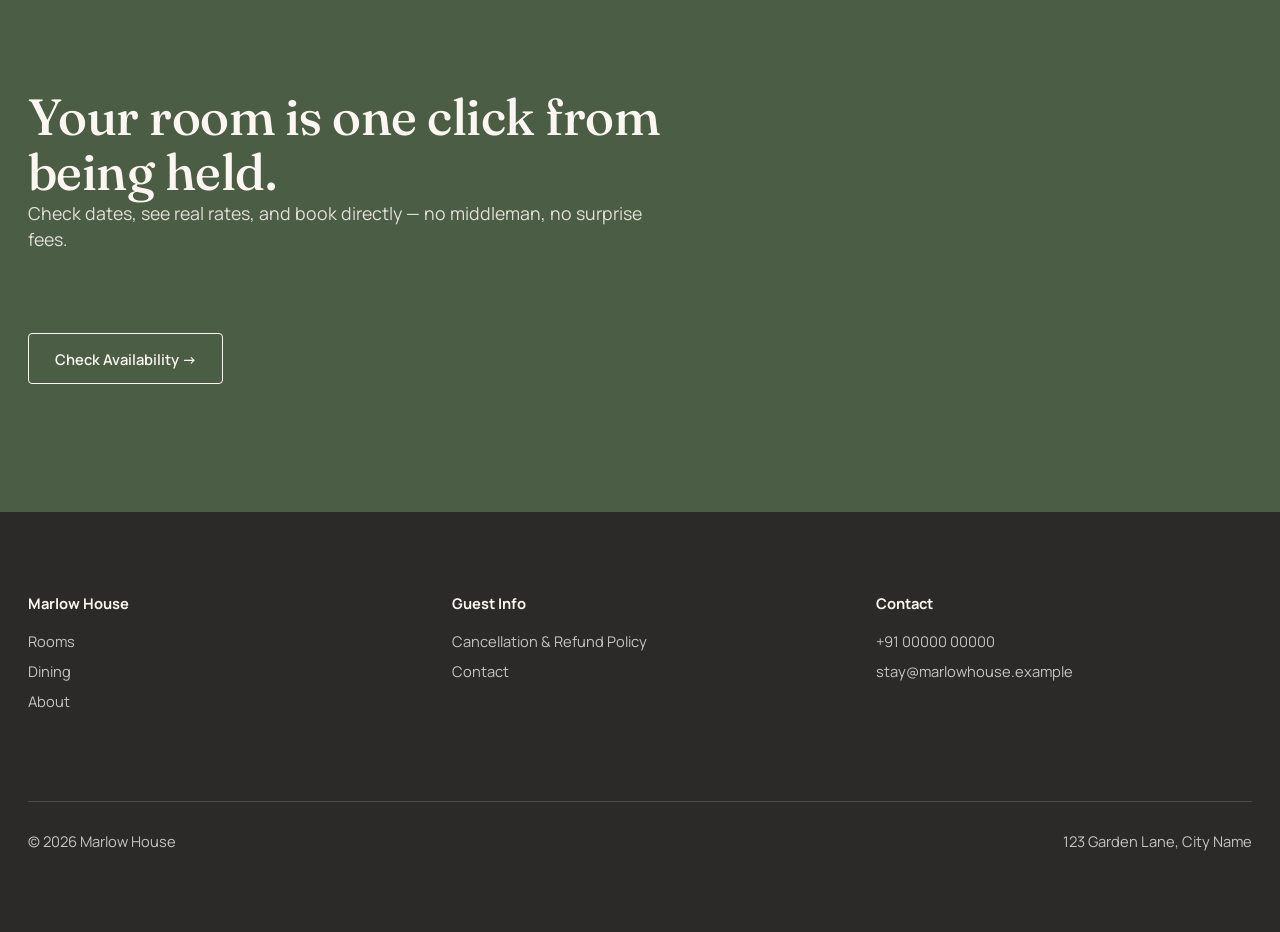
==== commit f773b6f8: "Add files via upload" ====
--- a/hotel-site/index.html
+++ b/hotel-site/index.html
@@ -53,14 +53,6 @@
 <div class="wrap availability">
   <form id="availability-form">
     <div class="field">
-      <label for="checkin">Check-in</label>
-      <input type="date" id="checkin" name="checkin" required>
-    </div>
-    <div class="field">
-      <label for="checkout">Check-out</label>
-      <input type="date" id="checkout" name="checkout" required>
-    </div>
-    <div class="field">
       <label for="guests">Guests</label>
       <select id="guests" name="guests">
         <option>1 guest</option>
@@ -69,6 +61,10 @@
         <option>4+ guests</option>
       </select>
     </div>
+    <div class="field" style="justify-content:flex-end">
+      <label>&nbsp;</label>
+      <span style="color:var(--ink-soft);font-size:var(--step--1)">Pick your room and see live dates in the next step.</span>
+    </div>
     <button type="button" class="btn btn-primary" data-open-booking>Check Availability</button>
   </form>
 </div>
@@ -92,7 +88,7 @@
           <h3>The Standard</h3>
           <p>Warm, quiet, and unfussy — everything a one or two night stay actually needs.</p>
           <span class="price">From ₹6,500 / night</span>
-          <a href="rooms.html" class="btn btn-ghost">View Room</a>
+          <button class="btn btn-ghost" data-open-booking data-room-id="standard">Check Dates</button>
         </div>
       </article>
       <article class="room-card reveal">
@@ -101,7 +97,7 @@
           <h3>The Deluxe</h3>
           <p>More room to spread out, a proper desk, and a view worth waking up to.</p>
           <span class="price">From ₹9,200 / night</span>
-          <a href="rooms.html" class="btn btn-ghost">View Room</a>
+          <button class="btn btn-ghost" data-open-booking data-room-id="deluxe">Check Dates</button>
         </div>
       </article>
       <article class="room-card reveal">
@@ -110,7 +106,7 @@
           <h3>The Suite</h3>
           <p>A separate sitting area, a deep soak tub, and the kind of quiet you notice.</p>
           <span class="price">From ₹14,800 / night</span>
-          <a href="rooms.html" class="btn btn-ghost">View Room</a>
+          <button class="btn btn-ghost" data-open-booking data-room-id="suite">Check Dates</button>
         </div>
       </article>
     </div>
@@ -204,12 +200,51 @@
 
 <!-- Booking Modal -->
 <div class="modal-overlay">
-  <div class="modal">
+  <div class="modal modal-wide">
     <button class="modal-close" aria-label="Close">×</button>
 
-    <div class="modal-step active" data-step="details">
+    <div class="modal-step active" data-step="dates">
+      <h2>Select your dates</h2>
+      <p class="step-label">Step 1 of 4 — Check real availability</p>
+
+      <div class="field">
+        <label for="room-select">Room</label>
+        <select id="room-select">
+          <option value="standard">The Standard — ₹6,500 / night</option>
+          <option value="deluxe">The Deluxe — ₹9,200 / night</option>
+          <option value="suite">The Suite — ₹14,800 / night</option>
+        </select>
+      </div>
+
+      <div class="calendar-widget">
+        <div class="calendar-nav">
+          <button type="button" class="cal-prev" aria-label="Previous month">←</button>
+          <span class="cal-month-label"></span>
+          <button type="button" class="cal-next" aria-label="Next month">→</button>
+        </div>
+        <div class="calendar-weekdays">
+          <span>Su</span><span>Mo</span><span>Tu</span><span>We</span><span>Th</span><span>Fr</span><span>Sa</span>
+        </div>
+        <div class="calendar-grid"></div>
+        <div class="calendar-legend">
+          <span><i class="dot dot-available"></i>Available</span>
+          <span><i class="dot dot-selected"></i>Selected</span>
+          <span><i class="dot dot-unavailable"></i>Booked</span>
+        </div>
+      </div>
+
+      <div class="calendar-summary">
+        <div><strong class="sum-checkin">Check-in: —</strong></div>
+        <div><strong class="sum-checkout">Check-out: —</strong></div>
+        <div><strong class="sum-total">Total: —</strong></div>
+      </div>
+
+      <button type="button" id="dates-continue" class="btn btn-primary" disabled>Continue</button>
+    </div>
+
+    <div class="modal-step" data-step="details">
       <h2>Your details</h2>
-      <p class="step-label">Step 1 of 3 — Guest information</p>
+      <p class="step-label">Step 2 of 4 — Guest information</p>
       <form id="booking-details-form">
         <div class="field"><label for="name">Full name</label><input type="text" id="name" name="name" required></div>
         <div class="field"><label for="phone">Phone number</label><input type="tel" id="phone" name="phone" required></div>
@@ -220,7 +255,7 @@
 
     <div class="modal-step" data-step="account">
       <h2>Create your account</h2>
-      <p class="step-label">Step 2 of 3 — Needed to manage or cancel this booking later</p>
+      <p class="step-label">Step 3 of 4 — Needed to manage or cancel this booking later</p>
       <form id="booking-account-form">
         <div class="field"><label for="account-email">Email</label><input type="email" id="account-email" name="email" required></div>
         <div class="field"><label for="account-password">Password</label><input type="password" id="account-password" name="password" minlength="8" required></div>
@@ -231,7 +266,8 @@
 
     <div class="modal-step" data-step="payment">
       <h2>Payment</h2>
-      <p class="step-label">Step 3 of 3 — Secure checkout</p>
+      <p class="step-label">Step 4 of 4 — Secure checkout</p>
+      <div class="payment-summary" id="payment-summary"></div>
       <p>Connect your payment gateway here (Razorpay, Stripe, etc.). By confirming, you agree to our <a href="cancellation-policy.html" style="text-decoration:underline">Cancellation & Refund Policy</a>.</p>
       <button id="confirm-payment" class="btn btn-primary">Confirm & Pay</button>
     </div>
--- a/hotel-site/css/main.css
+++ b/hotel-site/css/main.css
@@ -332,6 +332,90 @@
 .policy-table { width: 100%; border-collapse: collapse; margin-top: var(--space-sm); }
 .policy-table th, .policy-table td { text-align: left; padding: 0.75rem; border-bottom: 1px solid var(--line); }
 
+/* ---------- Calendar widget ---------- */
+.modal-wide { max-width: 460px; }
+.calendar-widget { margin-top: var(--space-md); }
+.calendar-nav {
+  display: flex; align-items: center; justify-content: space-between;
+  margin-bottom: var(--space-sm);
+}
+.calendar-nav button {
+  width: 32px; height: 32px;
+  border: 1px solid var(--line);
+  border-radius: var(--radius);
+  font-size: var(--step-0);
+}
+.calendar-nav button:disabled { opacity: 0.3; cursor: not-allowed; }
+.cal-month-label { font-family: var(--font-display); font-size: var(--step-1); }
+
+.calendar-weekdays, .calendar-grid {
+  display: grid;
+  grid-template-columns: repeat(7, 1fr);
+  gap: 4px;
+}
+.calendar-weekdays span {
+  text-align: center;
+  font-size: var(--step--1);
+  color: var(--ink-soft);
+  padding-bottom: 0.35rem;
+}
+.cal-day {
+  aspect-ratio: 1;
+  display: flex; align-items: center; justify-content: center;
+  border-radius: var(--radius);
+  font-size: var(--step--1);
+  border: 1px solid transparent;
+  background: var(--warm-white);
+  transition: background 150ms var(--ease), color 150ms var(--ease);
+}
+.cal-day.is-empty { background: transparent; border: none; }
+.cal-day.is-unavailable {
+  background: transparent;
+  color: var(--ink-soft);
+  text-decoration: line-through;
+  opacity: 0.45;
+  cursor: not-allowed;
+}
+.cal-day.is-past { opacity: 0.25; cursor: not-allowed; text-decoration: none; background: transparent; }
+.cal-day.is-available:hover { border-color: var(--moss); }
+.cal-day.is-in-range { background: rgba(75,93,69,0.18); }
+.cal-day.is-range-start, .cal-day.is-range-end {
+  background: var(--moss);
+  color: var(--warm-white);
+  font-weight: 700;
+}
+
+.calendar-legend {
+  display: flex; gap: var(--space-md);
+  margin-top: var(--space-sm);
+  font-size: var(--step--1);
+  color: var(--ink-soft);
+}
+.calendar-legend span { display: flex; align-items: center; gap: 0.4rem; }
+.dot { width: 10px; height: 10px; border-radius: 50%; display: inline-block; }
+.dot-available { background: var(--warm-white); border: 1px solid var(--line); }
+.dot-selected { background: var(--moss); }
+.dot-unavailable { background: var(--ink-soft); opacity: 0.5; }
+
+.calendar-summary {
+  margin-top: var(--space-md);
+  padding: var(--space-sm) var(--space-md);
+  background: var(--parchment);
+  border-radius: var(--radius);
+  display: grid;
+  gap: 0.35rem;
+  font-size: var(--step--1);
+}
+.calendar-summary .sum-total { color: var(--brass); }
+
+.payment-summary {
+  background: var(--parchment);
+  border-radius: var(--radius);
+  padding: var(--space-sm) var(--space-md);
+  margin-bottom: var(--space-sm);
+  font-size: var(--step--1);
+}
+
 /* ---------- My bookings ---------- */
 .booking-row {
   display: flex; justify-content: space-between; align-items: center;
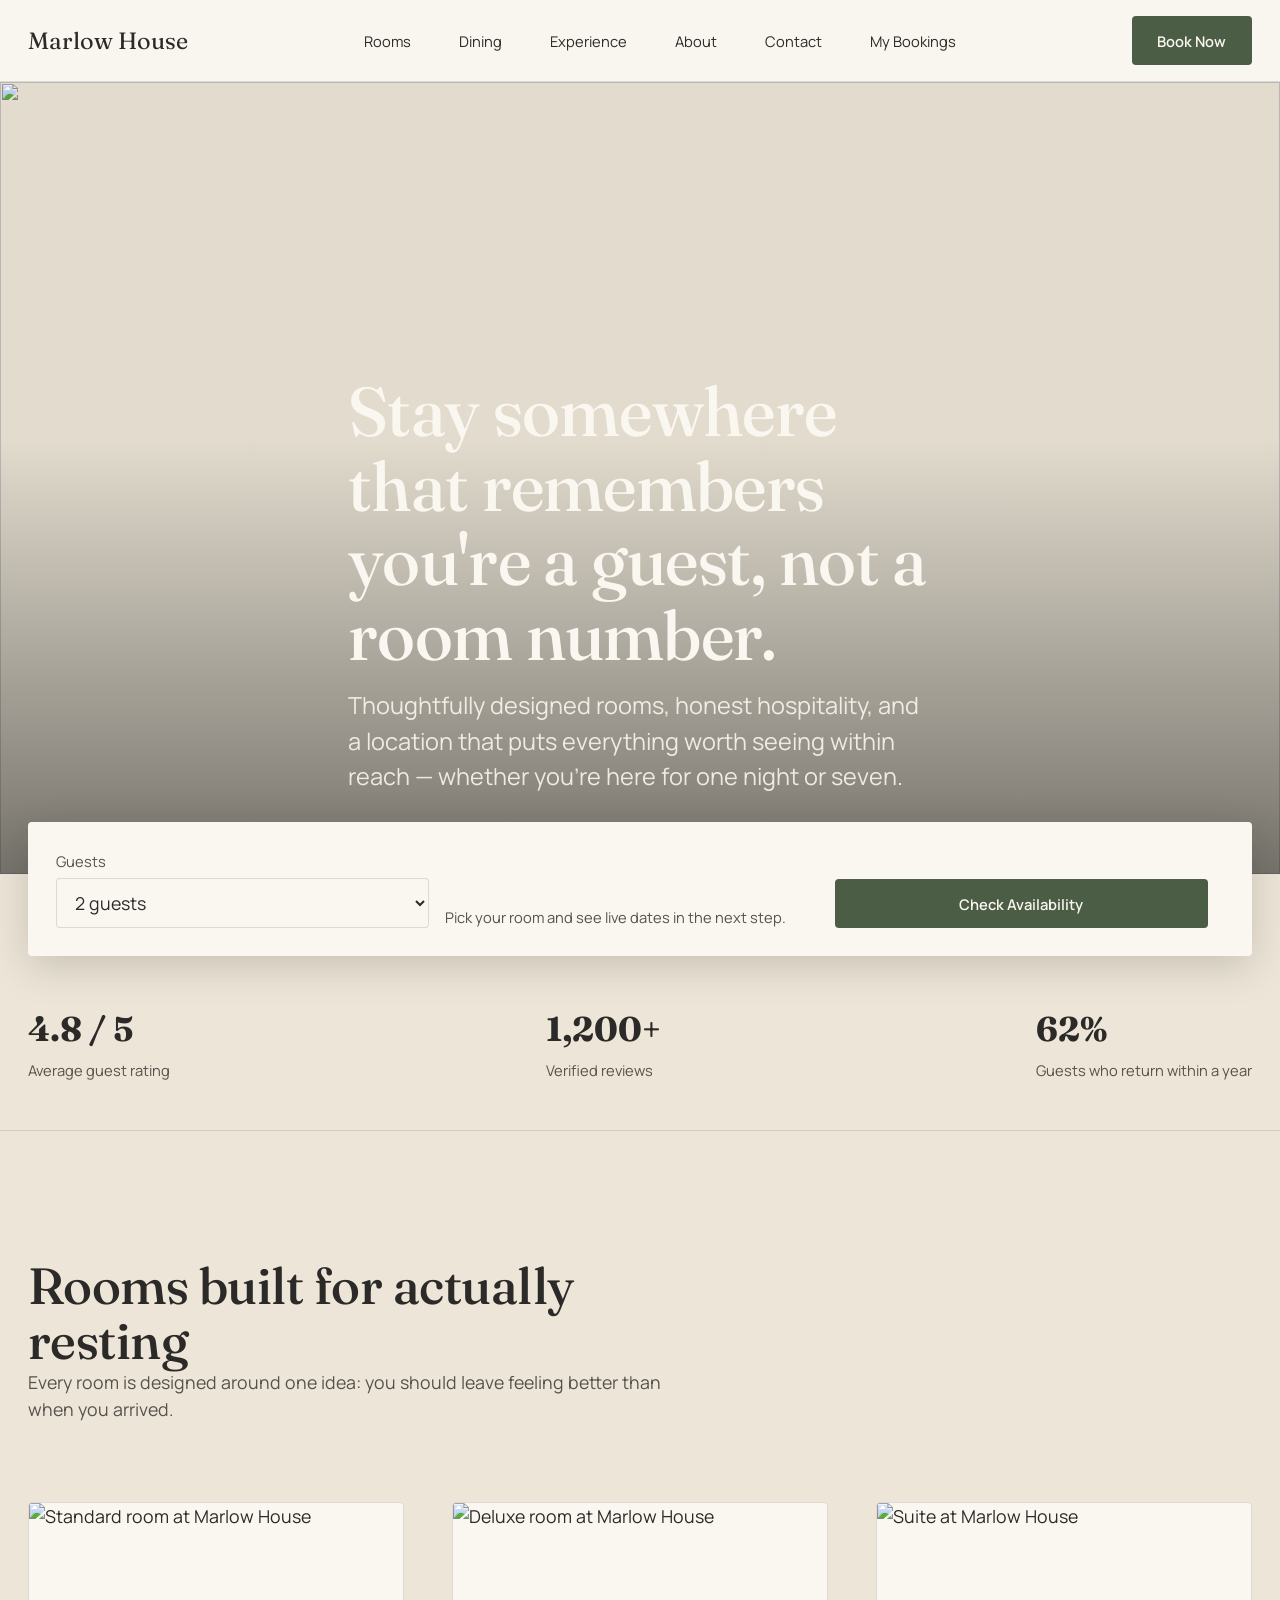
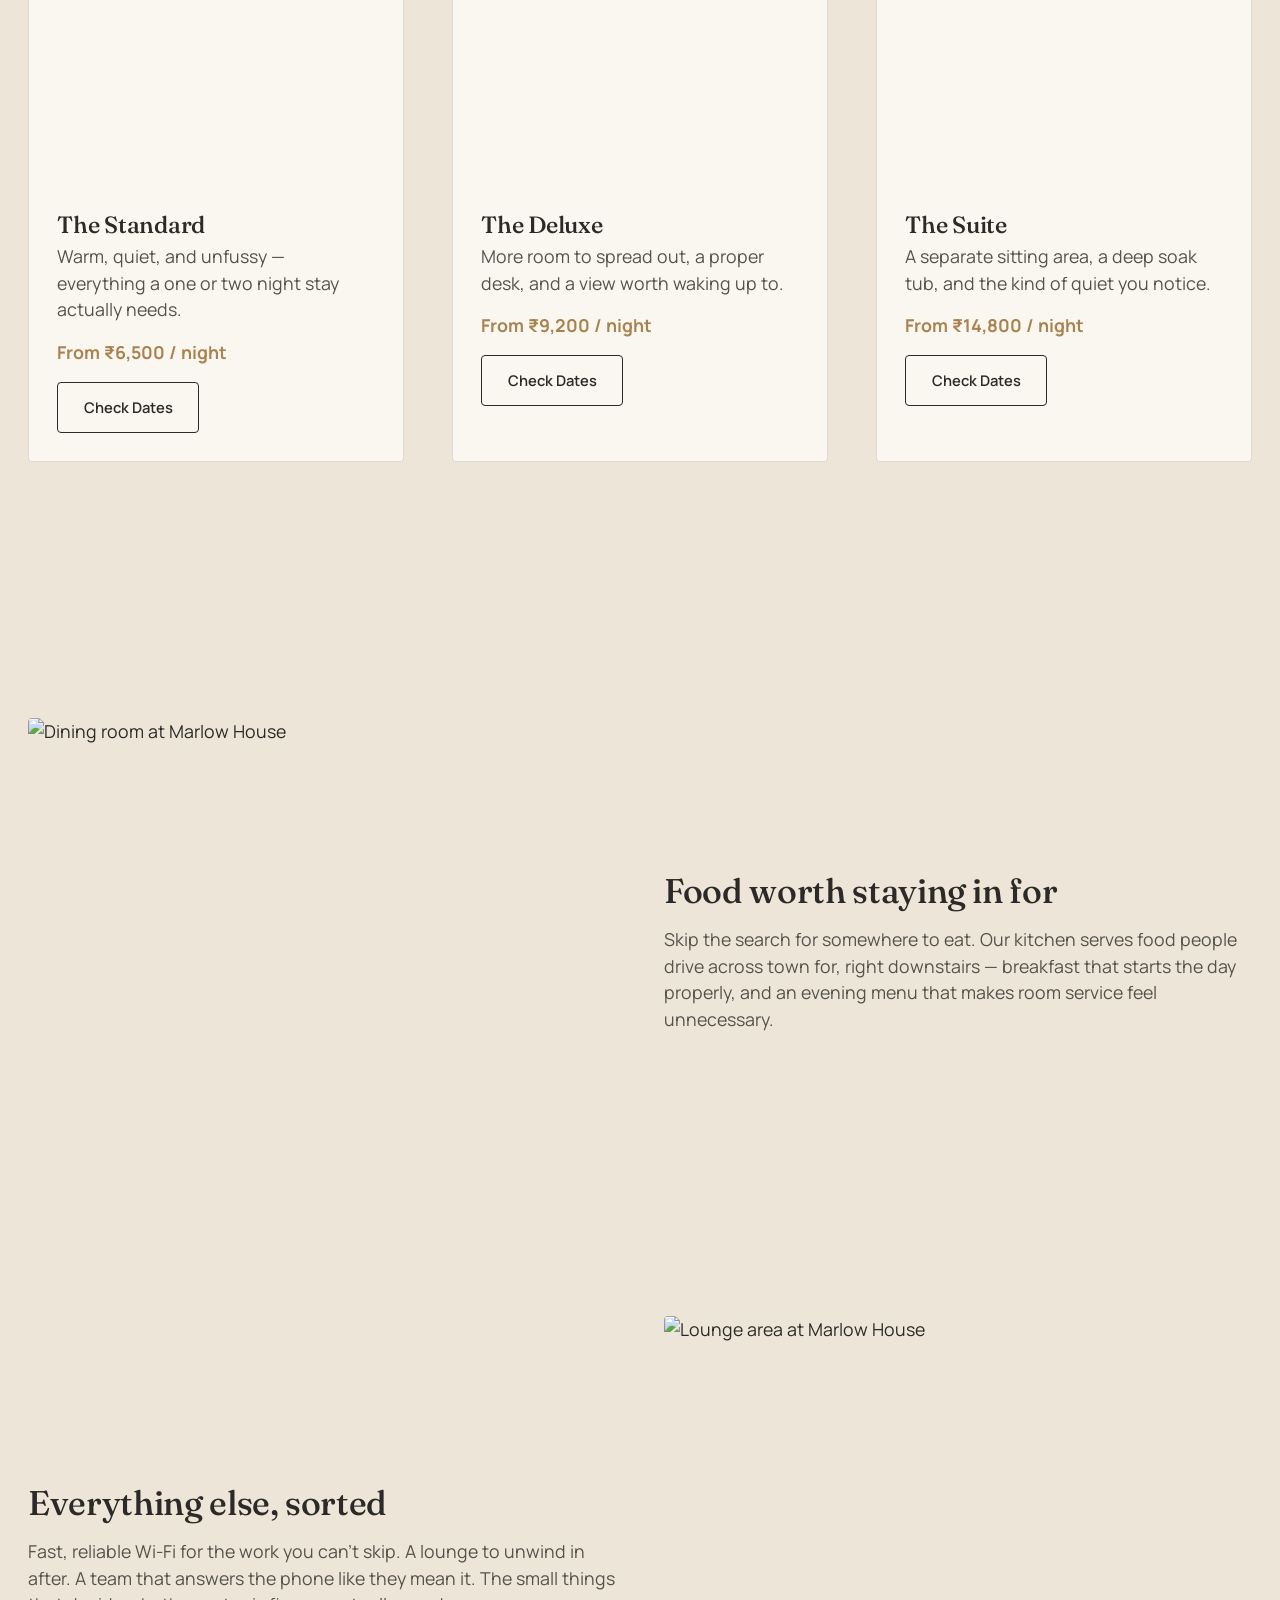
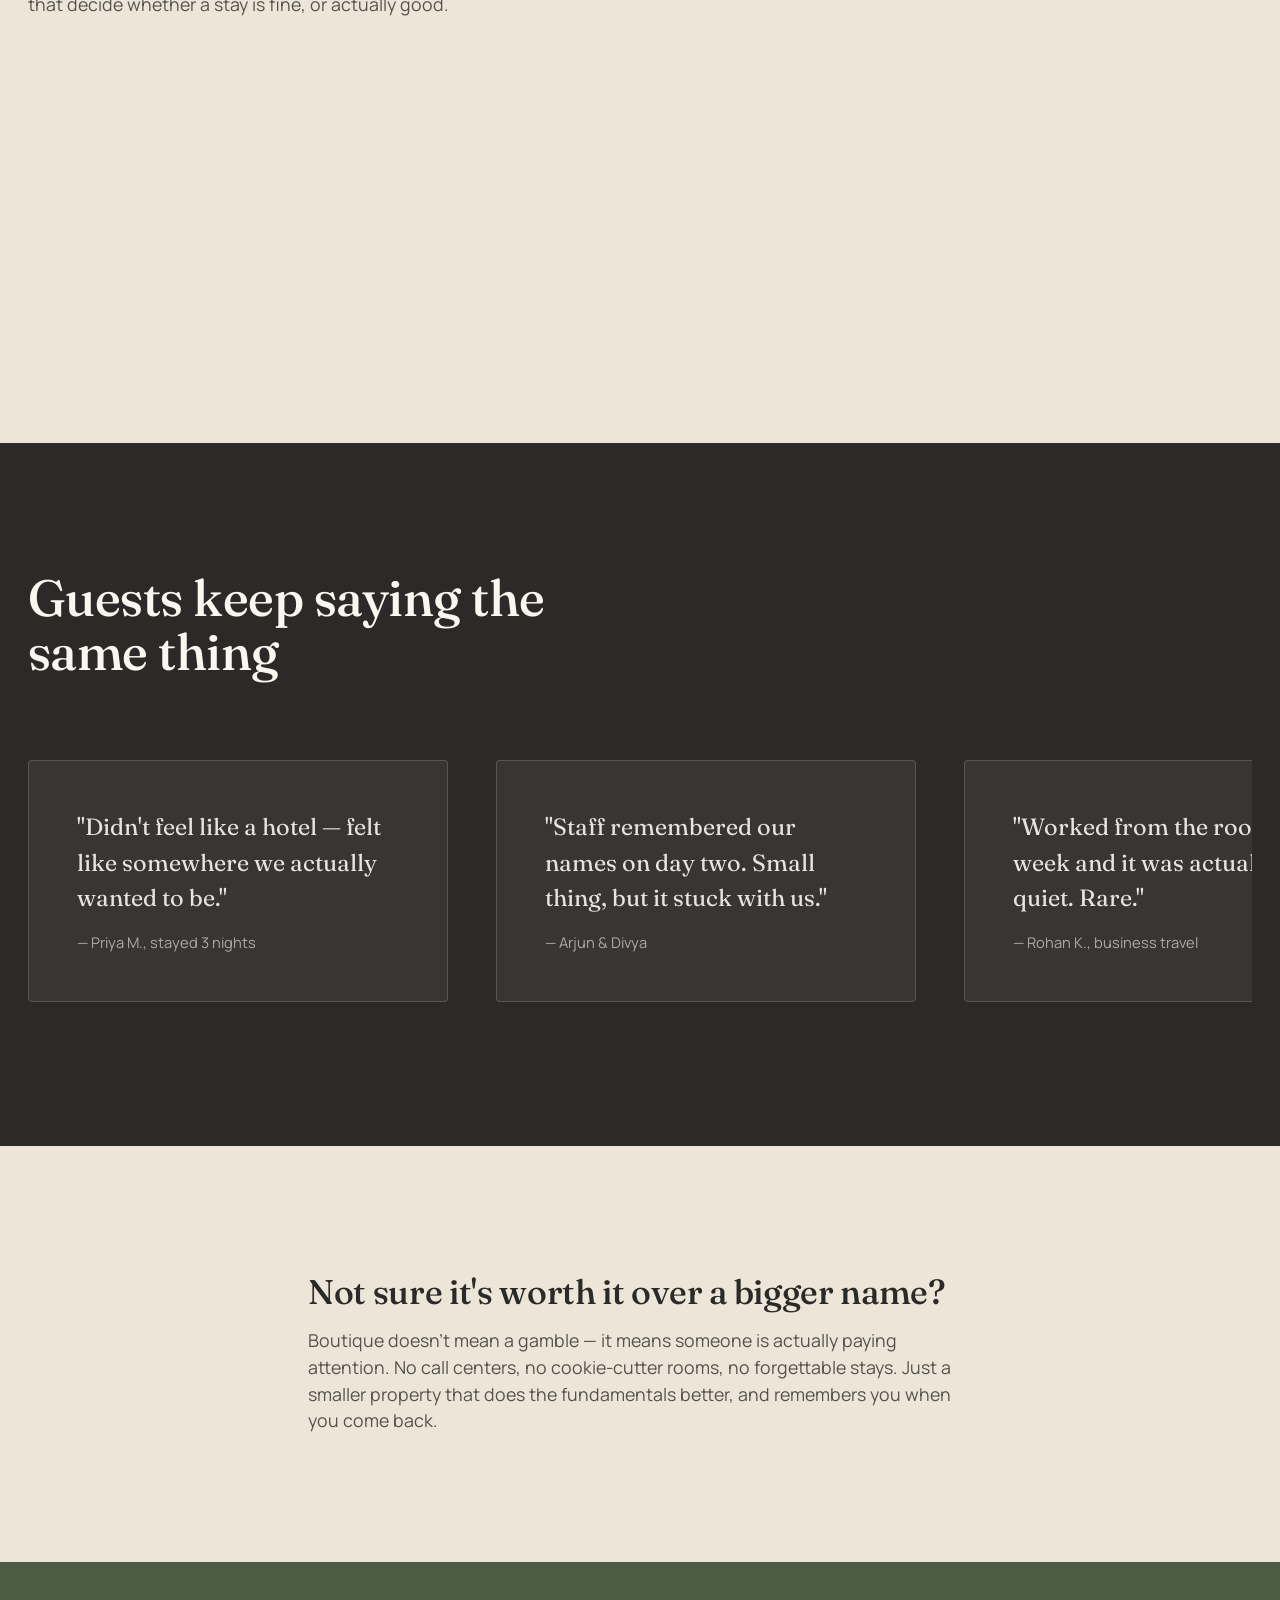
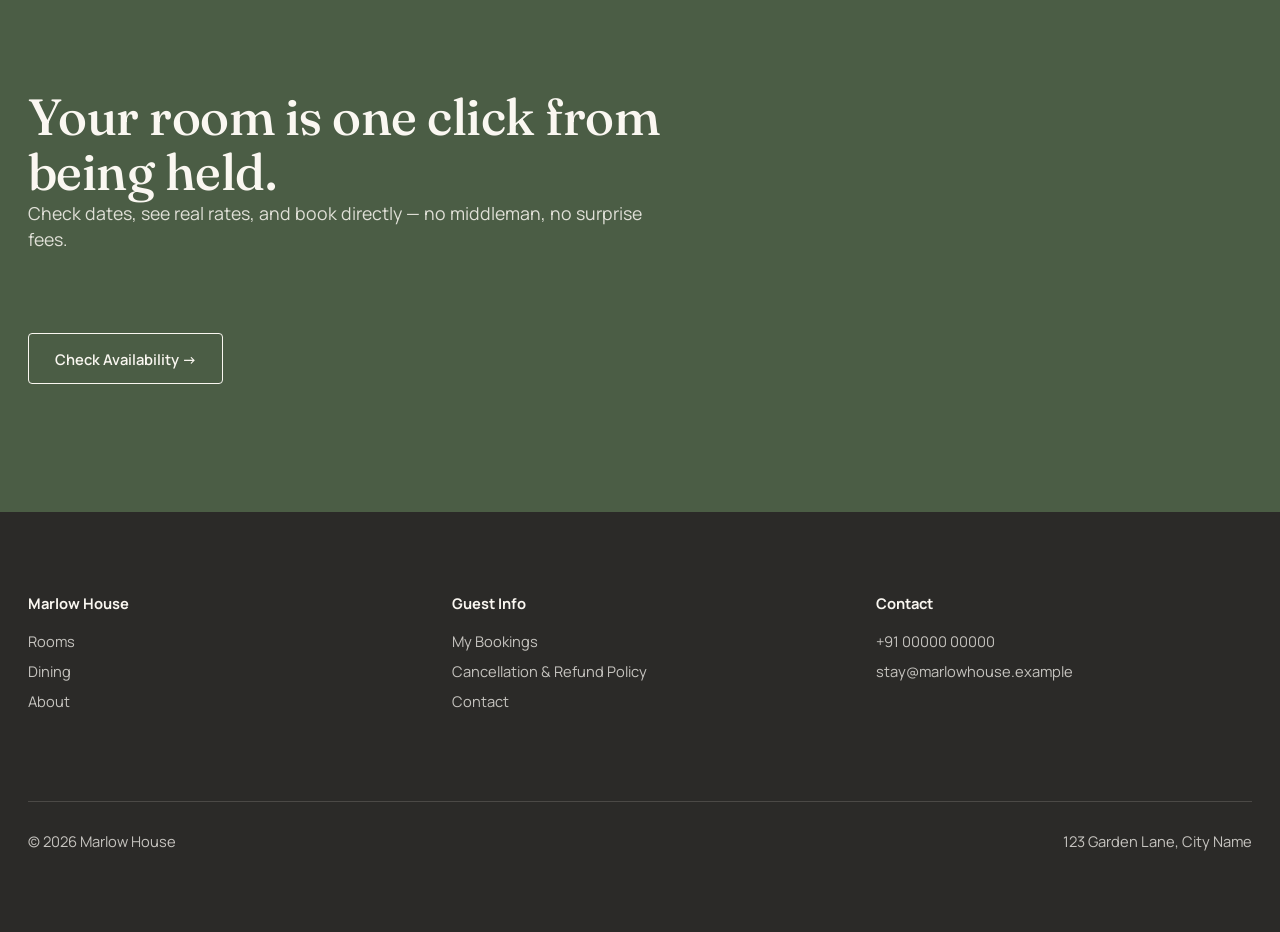
==== commit 0cc13771: "Add files via upload" ====
--- a/hotel-site/index.html
+++ b/hotel-site/index.html
@@ -32,6 +32,7 @@
       <a href="index.html#experience">Experience</a>
       <a href="index.html#about">About</a>
       <a href="index.html#contact">Contact</a>
+      <a href="my-bookings.html">My Bookings</a>
     </nav>
     <div class="header-actions">
       <button class="btn btn-primary" data-open-booking>Book Now</button>
@@ -182,6 +183,7 @@
       </div>
       <div>
         <h4>Guest Info</h4>
+        <a href="my-bookings.html">My Bookings</a>
         <a href="cancellation-policy.html">Cancellation & Refund Policy</a>
         <a href="index.html#contact">Contact</a>
       </div>
@@ -198,89 +200,53 @@
   </div>
 </footer>
 
-<!-- Booking Modal -->
+<!-- Booking Modal — pick a room and dates, then hand off to checkout.html -->
 <div class="modal-overlay">
   <div class="modal modal-wide">
     <button class="modal-close" aria-label="Close">×</button>
 
-    <div class="modal-step active" data-step="dates">
-      <h2>Select your dates</h2>
-      <p class="step-label">Step 1 of 4 — Check real availability</p>
-
-      <div class="field">
-        <label for="room-select">Room</label>
-        <select id="room-select">
-          <option value="standard">The Standard — ₹6,500 / night</option>
-          <option value="deluxe">The Deluxe — ₹9,200 / night</option>
-          <option value="suite">The Suite — ₹14,800 / night</option>
-        </select>
-      </div>
-
-      <div class="calendar-widget">
-        <div class="calendar-nav">
-          <button type="button" class="cal-prev" aria-label="Previous month">←</button>
-          <span class="cal-month-label"></span>
-          <button type="button" class="cal-next" aria-label="Next month">→</button>
-        </div>
-        <div class="calendar-weekdays">
-          <span>Su</span><span>Mo</span><span>Tu</span><span>We</span><span>Th</span><span>Fr</span><span>Sa</span>
-        </div>
-        <div class="calendar-grid"></div>
-        <div class="calendar-legend">
-          <span><i class="dot dot-available"></i>Available</span>
-          <span><i class="dot dot-selected"></i>Selected</span>
-          <span><i class="dot dot-unavailable"></i>Booked</span>
-        </div>
-      </div>
-
-      <div class="calendar-summary">
-        <div><strong class="sum-checkin">Check-in: —</strong></div>
-        <div><strong class="sum-checkout">Check-out: —</strong></div>
-        <div><strong class="sum-total">Total: —</strong></div>
-      </div>
-
-      <button type="button" id="dates-continue" class="btn btn-primary" disabled>Continue</button>
-    </div>
-
-    <div class="modal-step" data-step="details">
-      <h2>Your details</h2>
-      <p class="step-label">Step 2 of 4 — Guest information</p>
-      <form id="booking-details-form">
-        <div class="field"><label for="name">Full name</label><input type="text" id="name" name="name" required></div>
-        <div class="field"><label for="phone">Phone number</label><input type="tel" id="phone" name="phone" required></div>
-        <div class="field"><label for="email">Email</label><input type="email" id="email" name="email" required></div>
-        <button type="submit" class="btn btn-primary">Continue</button>
-      </form>
-    </div>
-
-    <div class="modal-step" data-step="account">
-      <h2>Create your account</h2>
-      <p class="step-label">Step 3 of 4 — Needed to manage or cancel this booking later</p>
-      <form id="booking-account-form">
-        <div class="field"><label for="account-email">Email</label><input type="email" id="account-email" name="email" required></div>
-        <div class="field"><label for="account-password">Password</label><input type="password" id="account-password" name="password" minlength="8" required></div>
-        <p class="form-error">Password must be at least 8 characters.</p>
-        <button type="submit" class="btn btn-primary">Create Account & Continue</button>
-      </form>
-    </div>
-
-    <div class="modal-step" data-step="payment">
-      <h2>Payment</h2>
-      <p class="step-label">Step 4 of 4 — Secure checkout</p>
-      <div class="payment-summary" id="payment-summary"></div>
-      <p>Connect your payment gateway here (Razorpay, Stripe, etc.). By confirming, you agree to our <a href="cancellation-policy.html" style="text-decoration:underline">Cancellation & Refund Policy</a>.</p>
-      <button id="confirm-payment" class="btn btn-primary">Confirm & Pay</button>
-    </div>
-
-    <div class="modal-step" data-step="confirmation">
-      <h2>You're booked</h2>
-      <p>A confirmation has been sent to your email, including your cancellation window. You can manage this booking anytime from your account.</p>
-    </div>
+    <h2>Select your dates</h2>
+    <p class="step-label">Pick your room and dates, then continue to checkout.</p>
+
+    <div class="field">
+      <label for="room-select">Room</label>
+      <select id="room-select">
+        <option value="standard">The Standard — ₹6,500 / night</option>
+        <option value="deluxe">The Deluxe — ₹9,200 / night</option>
+        <option value="suite">The Suite — ₹14,800 / night</option>
+      </select>
+    </div>
+
+    <div class="calendar-widget">
+      <div class="calendar-nav">
+        <button type="button" class="cal-prev" aria-label="Previous month">←</button>
+        <span class="cal-month-label"></span>
+        <button type="button" class="cal-next" aria-label="Next month">→</button>
+      </div>
+      <div class="calendar-weekdays">
+        <span>Su</span><span>Mo</span><span>Tu</span><span>We</span><span>Th</span><span>Fr</span><span>Sa</span>
+      </div>
+      <div class="calendar-grid"></div>
+      <div class="calendar-legend">
+        <span><i class="dot dot-available"></i>Available</span>
+        <span><i class="dot dot-selected"></i>Selected</span>
+        <span><i class="dot dot-unavailable"></i>Booked</span>
+      </div>
+    </div>
+
+    <div class="calendar-summary">
+      <div><strong class="sum-checkin">Check-in: —</strong></div>
+      <div><strong class="sum-checkout">Check-out: —</strong></div>
+      <div><strong class="sum-total">Total: —</strong></div>
+    </div>
+
+    <button type="button" id="dates-continue" class="btn btn-primary" disabled>Continue to Checkout</button>
   </div>
 </div>
 
 <script src="js/nav.js"></script>
 <script src="js/scroll-reveal.js"></script>
+<script src="js/shared.js"></script>
 <script src="js/booking.js"></script>
 </body>
 </html>
--- a/hotel-site/css/main.css
+++ b/hotel-site/css/main.css
@@ -416,6 +416,74 @@
   font-size: var(--step--1);
 }
 
+/* ---------- Checkout page ---------- */
+.checkout-grid {
+  display: grid;
+  gap: var(--space-xl);
+  align-items: start;
+}
+@media (min-width: 900px) {
+  .checkout-grid { grid-template-columns: 340px 1fr; }
+  .checkout-grid .summary-card { position: sticky; top: calc(var(--space-xl) + 60px); }
+}
+
+.summary-card {
+  background: var(--warm-white);
+  border: 1px solid var(--line);
+  border-radius: var(--radius);
+  padding: var(--space-lg);
+}
+.summary-card h3 { font-size: var(--step-1); margin-bottom: var(--space-sm); }
+.summary-list { display: grid; gap: 0.6rem; margin-bottom: var(--space-md); }
+.summary-list > div { display: flex; justify-content: space-between; font-size: var(--step--1); }
+.summary-list dt { color: var(--ink-soft); }
+.summary-list dd { font-weight: 600; }
+.summary-total {
+  display: flex; justify-content: space-between; align-items: baseline;
+  padding-top: var(--space-sm);
+  border-top: 1px solid var(--line);
+  font-family: var(--font-display);
+  font-size: var(--step-1);
+}
+.summary-total strong { color: var(--brass); }
+.edit-selection {
+  display: inline-block;
+  margin-top: var(--space-md);
+  font-size: var(--step--1);
+  text-decoration: underline;
+  color: var(--moss);
+}
+
+.checkout-section-title {
+  font-size: var(--step-1);
+  margin-top: var(--space-lg);
+  margin-bottom: var(--space-sm);
+}
+#checkout-form .checkout-section-title:first-child { margin-top: 0; }
+
+.payment-options {
+  display: grid;
+  grid-template-columns: repeat(3, 1fr);
+  gap: var(--space-sm);
+}
+.payment-option {
+  display: flex; align-items: center; gap: 0.5rem;
+  border: 1px solid var(--line);
+  border-radius: var(--radius);
+  padding: 0.75rem 1rem;
+  cursor: pointer;
+  font-size: var(--step--1);
+  transition: border-color 150ms var(--ease);
+}
+.payment-option:has(input:checked) { border-color: var(--moss); background: rgba(75,93,69,0.06); }
+
+.card-fields {
+  display: grid;
+  grid-template-columns: 1fr 1fr;
+  gap: var(--space-sm);
+  margin-top: var(--space-sm);
+}
+
 /* ---------- My bookings ---------- */
 .booking-row {
   display: flex; justify-content: space-between; align-items: center;
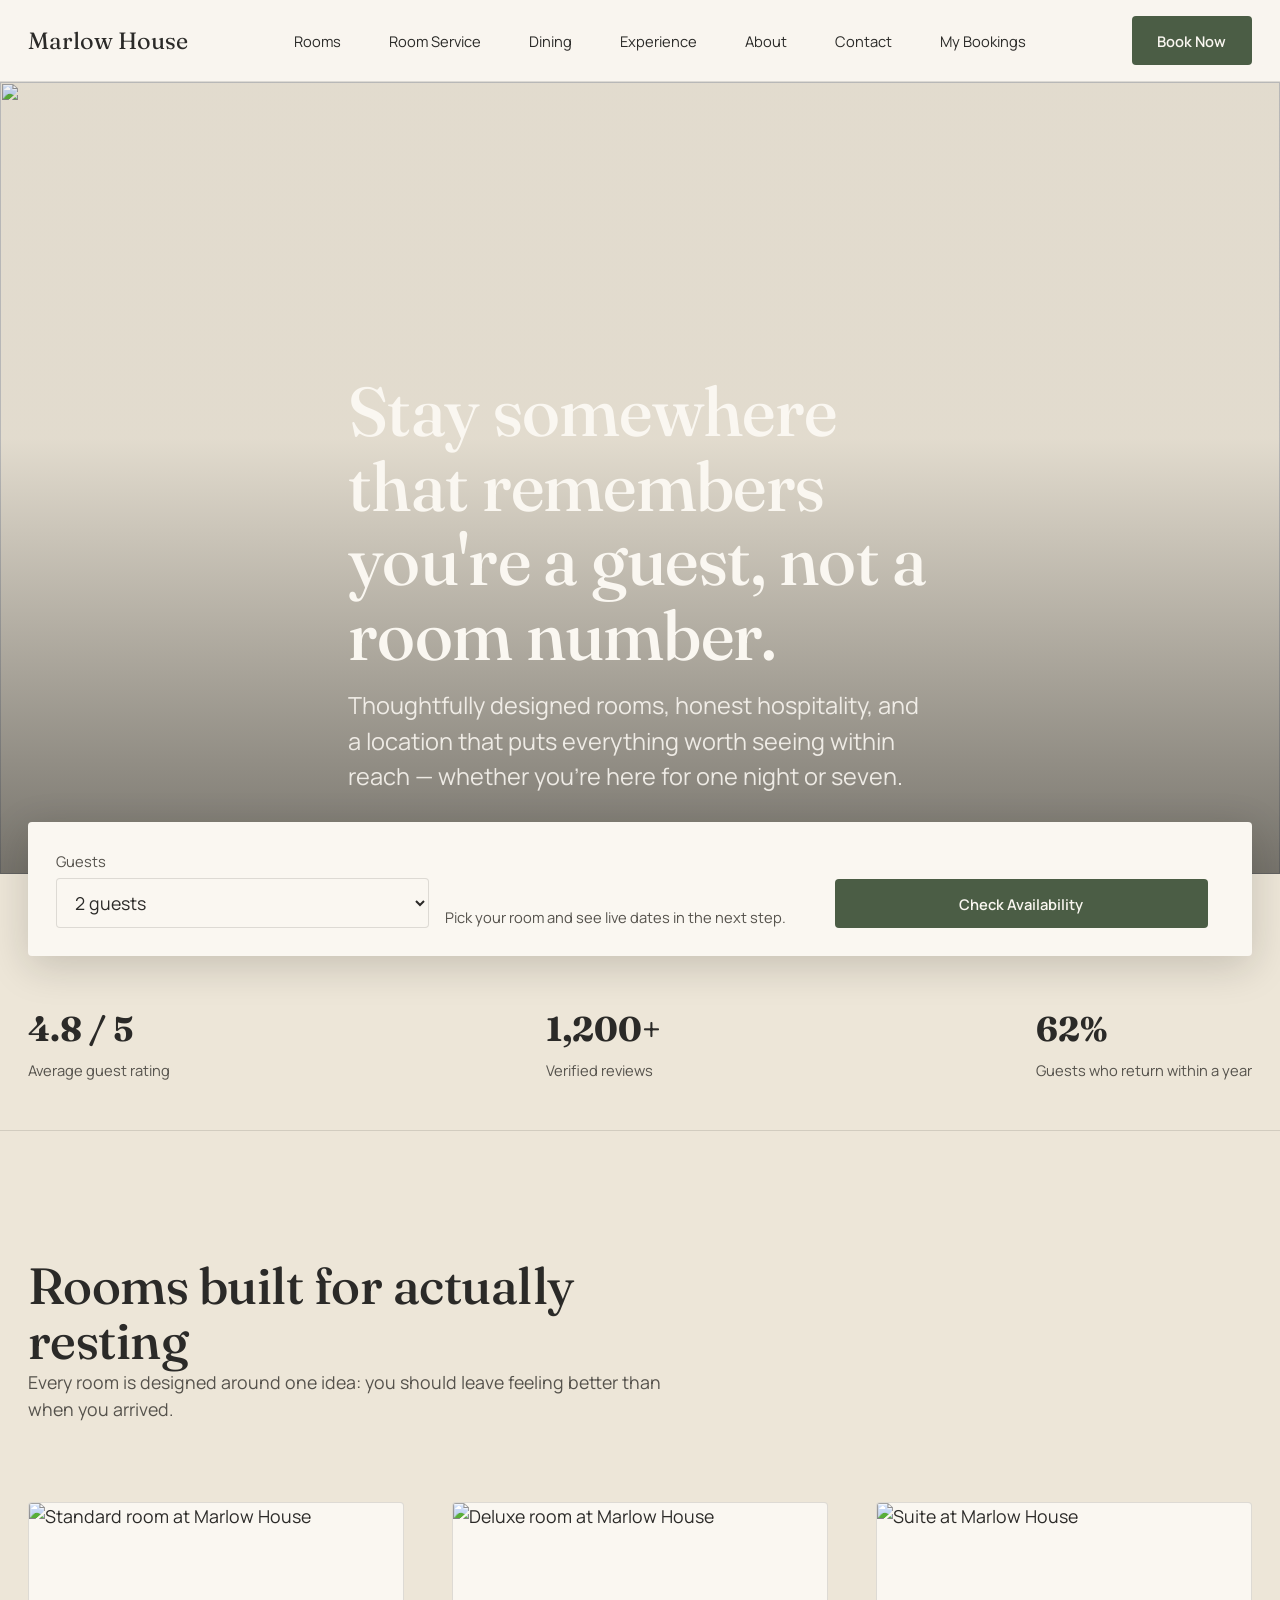
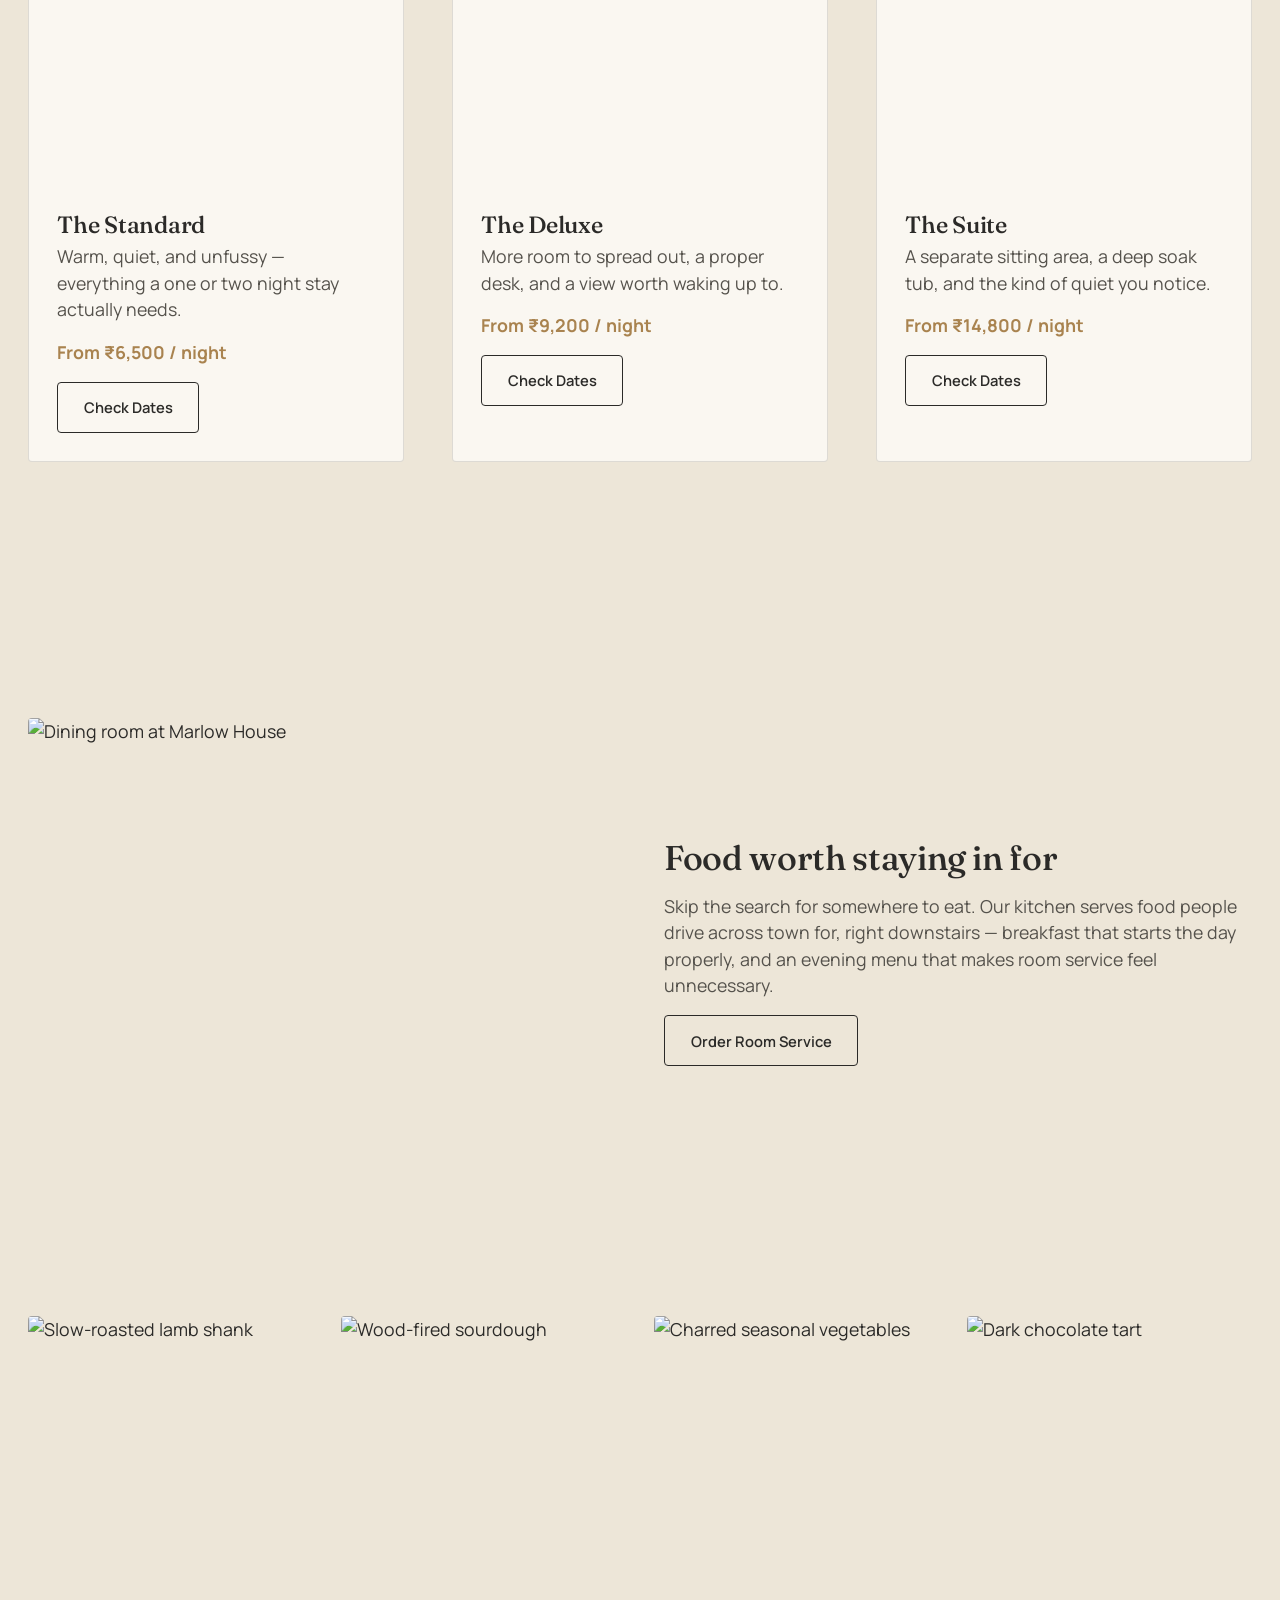
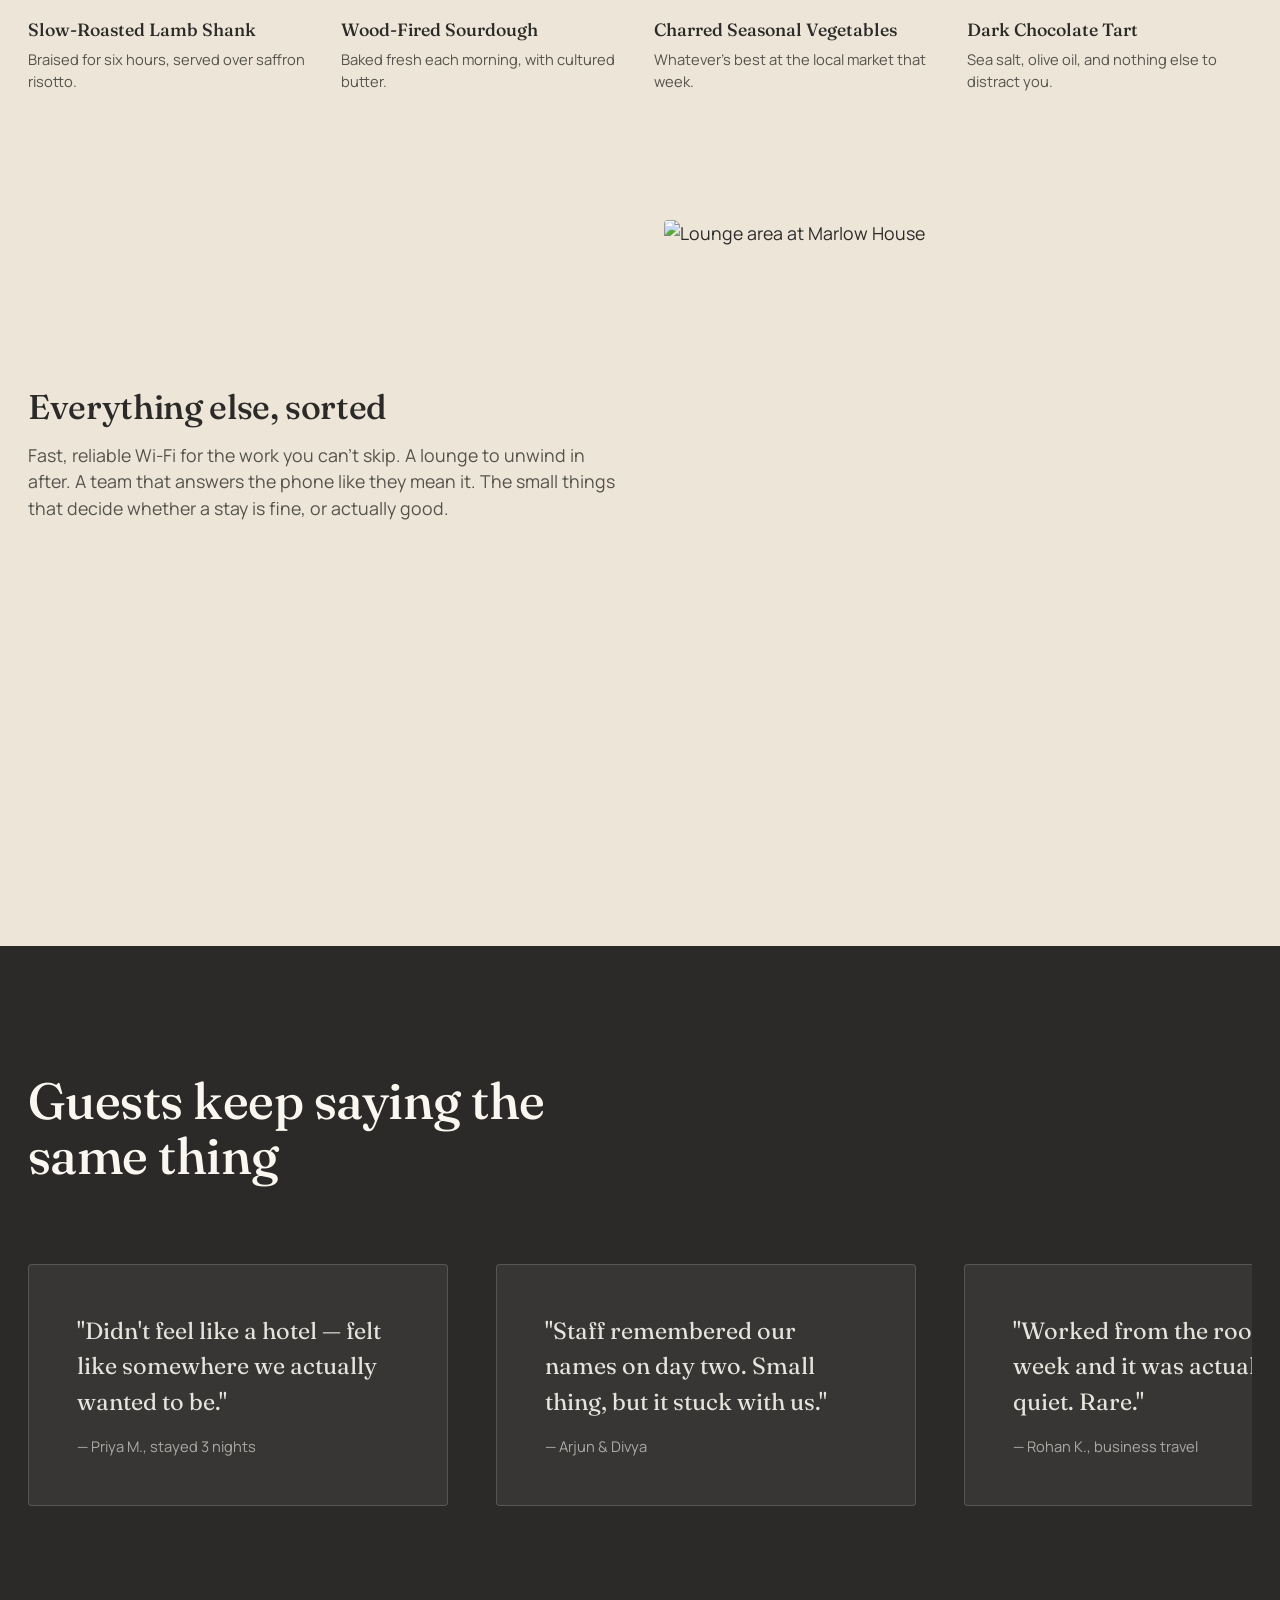
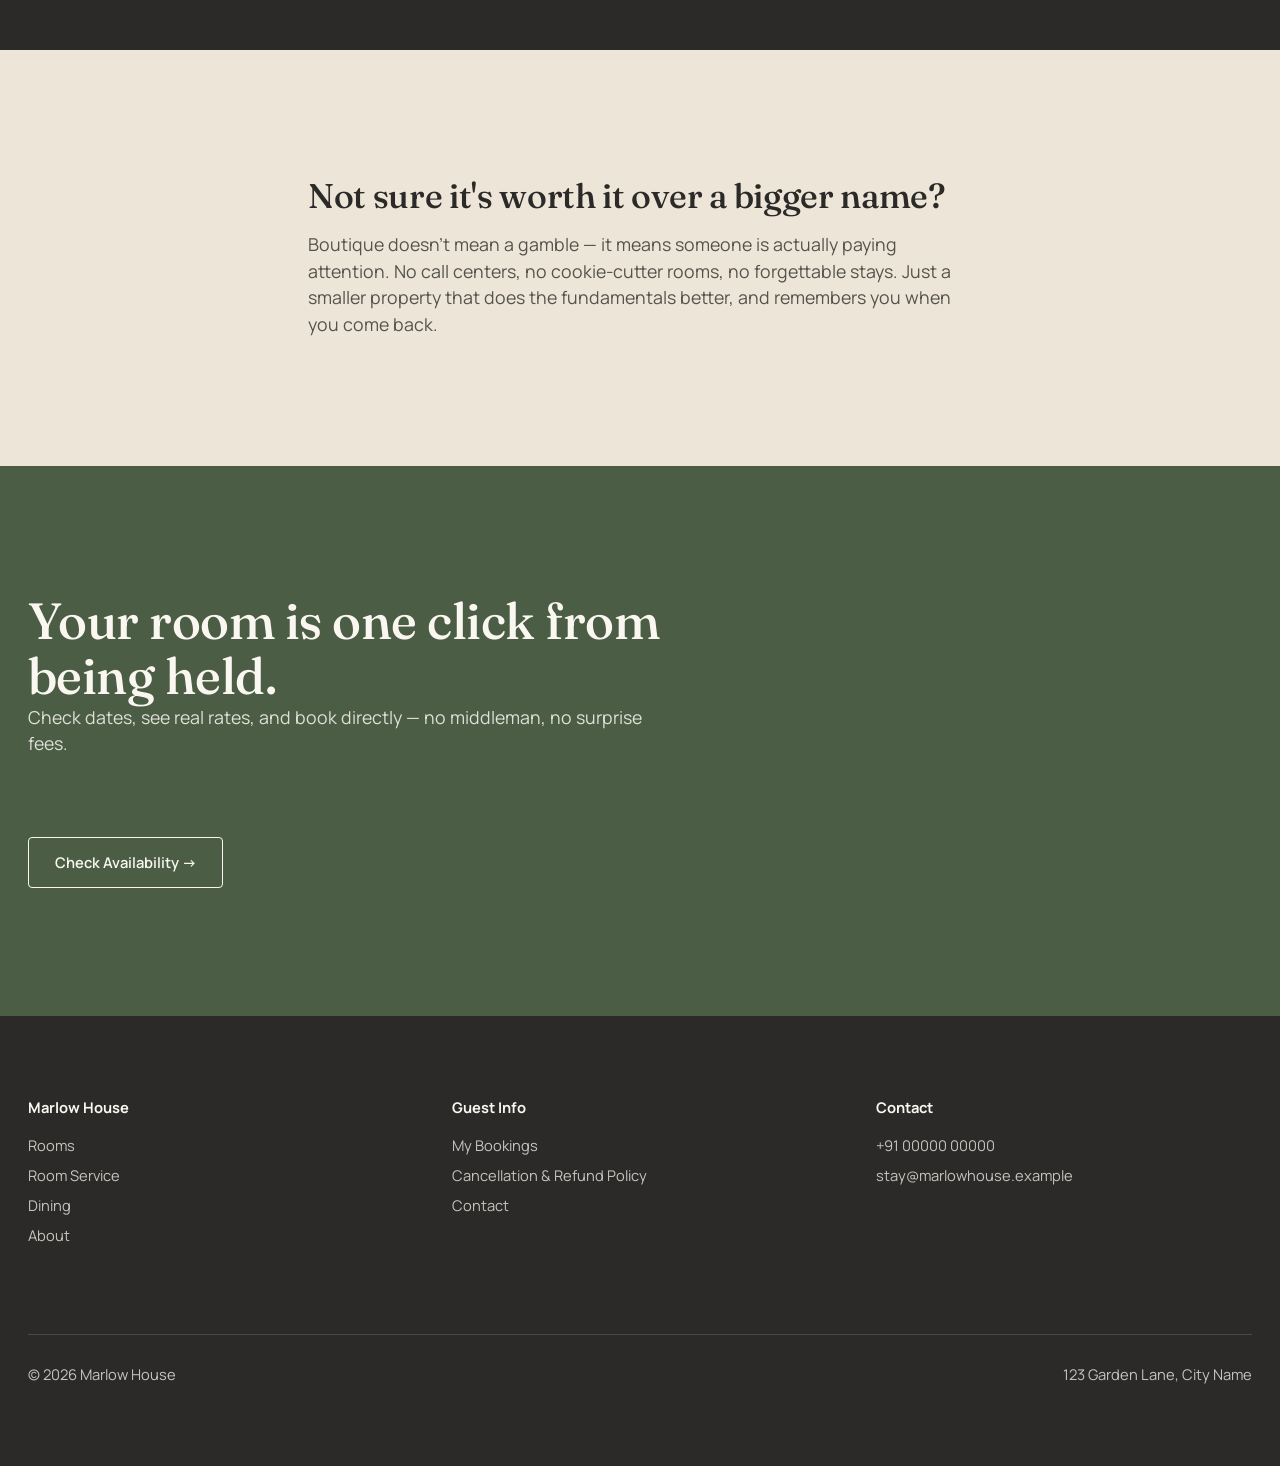
==== commit 66f8bc2f: "Add files via upload" ====
--- a/hotel-site/index.html
+++ b/hotel-site/index.html
@@ -28,6 +28,7 @@
     <a href="index.html" class="wordmark">Marlow House</a>
     <nav class="main-nav" aria-label="Primary">
       <a href="rooms.html">Rooms</a>
+      <a href="room-service.html">Room Service</a>
       <a href="index.html#dining">Dining</a>
       <a href="index.html#experience">Experience</a>
       <a href="index.html#about">About</a>
@@ -121,8 +122,33 @@
       <div class="benefit-text">
         <h3>Food worth staying in for</h3>
         <p>Skip the search for somewhere to eat. Our kitchen serves food people drive across town for, right downstairs — breakfast that starts the day properly, and an evening menu that makes room service feel unnecessary.</p>
-      </div>
-    </div>
+        <a href="room-service.html" class="btn btn-ghost" style="margin-top:var(--space-sm)">Order Room Service</a>
+      </div>
+    </div>
+
+    <div class="dish-strip">
+      <article class="dish-card reveal">
+        <div class="dish-media"><img src="https://images.unsplash.com/photo-1546069901-ba9599a7e63c?auto=format&fit=crop&w=500&q=80" alt="Slow-roasted lamb shank"></div>
+        <h4>Slow-Roasted Lamb Shank</h4>
+        <p>Braised for six hours, served over saffron risotto.</p>
+      </article>
+      <article class="dish-card reveal">
+        <div class="dish-media"><img src="https://images.unsplash.com/photo-1467003909585-2f8a72700288?auto=format&fit=crop&w=500&q=80" alt="Wood-fired sourdough"></div>
+        <h4>Wood-Fired Sourdough</h4>
+        <p>Baked fresh each morning, with cultured butter.</p>
+      </article>
+      <article class="dish-card reveal">
+        <div class="dish-media"><img src="https://images.unsplash.com/photo-1467003909585-2f8a72700288?auto=format&fit=crop&w=500&q=80" alt="Charred seasonal vegetables"></div>
+        <h4>Charred Seasonal Vegetables</h4>
+        <p>Whatever's best at the local market that week.</p>
+      </article>
+      <article class="dish-card reveal">
+        <div class="dish-media"><img src="https://images.unsplash.com/photo-1551024506-0bccd828d307?auto=format&fit=crop&w=500&q=80" alt="Dark chocolate tart"></div>
+        <h4>Dark Chocolate Tart</h4>
+        <p>Sea salt, olive oil, and nothing else to distract you.</p>
+      </article>
+    </div>
+
     <div class="benefit-row flip reveal" id="experience">
       <div class="benefit-media"><img src="https://images.unsplash.com/photo-1540541338287-41700207dee6?auto=format&fit=crop&w=900&q=80" alt="Lounge area at Marlow House"></div>
       <div class="benefit-text">
@@ -178,6 +204,7 @@
       <div>
         <h4>Marlow House</h4>
         <a href="rooms.html">Rooms</a>
+        <a href="room-service.html">Room Service</a>
         <a href="index.html#dining">Dining</a>
         <a href="index.html#about">About</a>
       </div>
--- a/hotel-site/css/main.css
+++ b/hotel-site/css/main.css
@@ -230,6 +230,27 @@
 .benefit-media { aspect-ratio: 5/4; overflow: hidden; border-radius: var(--radius); }
 .benefit-media img { width: 100%; height: 100%; object-fit: cover; }
 .benefit-text h3 { font-size: var(--step-2); margin-bottom: var(--space-sm); }
+
+/* ---------- Signature dishes ---------- */
+.dish-strip {
+  display: grid;
+  grid-template-columns: repeat(2, 1fr);
+  gap: var(--space-md);
+  margin-bottom: var(--space-2xl);
+}
+@media (min-width: 700px) {
+  .dish-strip { grid-template-columns: repeat(4, 1fr); }
+}
+.dish-card { text-align: left; }
+.dish-media {
+  aspect-ratio: 1;
+  border-radius: var(--radius);
+  overflow: hidden;
+  margin-bottom: var(--space-sm);
+}
+.dish-media img { width: 100%; height: 100%; object-fit: cover; }
+.dish-card h4 { font-family: var(--font-display); font-size: var(--step-0); font-weight: 500; margin-bottom: 0.25rem; }
+.dish-card p { font-size: var(--step--1); color: var(--ink-soft); max-width: none; }
 
 /* ---------- Proof ---------- */
 .proof-section { background: var(--ink); color: var(--warm-white); }
@@ -484,6 +505,44 @@
   margin-top: var(--space-sm);
 }
 
+/* ---------- Room service menu & cart ---------- */
+.menu-grid {
+  display: grid;
+  grid-template-columns: repeat(auto-fit, minmax(220px, 1fr));
+  gap: var(--space-md);
+  margin-bottom: var(--space-lg);
+}
+.menu-item {
+  background: var(--warm-white);
+  border: 1px solid var(--line);
+  border-radius: var(--radius);
+  overflow: hidden;
+}
+.menu-item-media { aspect-ratio: 4/3; overflow: hidden; }
+.menu-item-media img { width: 100%; height: 100%; object-fit: cover; }
+.menu-item-body { padding: var(--space-sm) var(--space-md) var(--space-md); }
+.menu-item-body h4 { font-family: var(--font-display); font-size: var(--step-0); font-weight: 500; margin-bottom: 0.25rem; }
+.menu-item-body .price { display: block; color: var(--brass); font-weight: 600; font-size: var(--step--1); margin-bottom: var(--space-sm); }
+
+.cart-row {
+  display: flex; justify-content: space-between; align-items: center;
+  gap: var(--space-sm);
+  padding-block: var(--space-sm);
+  border-bottom: 1px solid var(--line);
+  font-size: var(--step--1);
+}
+.qty-stepper {
+  display: flex; align-items: center; gap: 0.5rem;
+  border: 1px solid var(--line);
+  border-radius: var(--radius);
+  padding: 0.2rem 0.5rem;
+}
+.qty-stepper button {
+  width: 22px; height: 22px;
+  font-size: var(--step-0);
+  line-height: 1;
+}
+
 /* ---------- My bookings ---------- */
 .booking-row {
   display: flex; justify-content: space-between; align-items: center;
